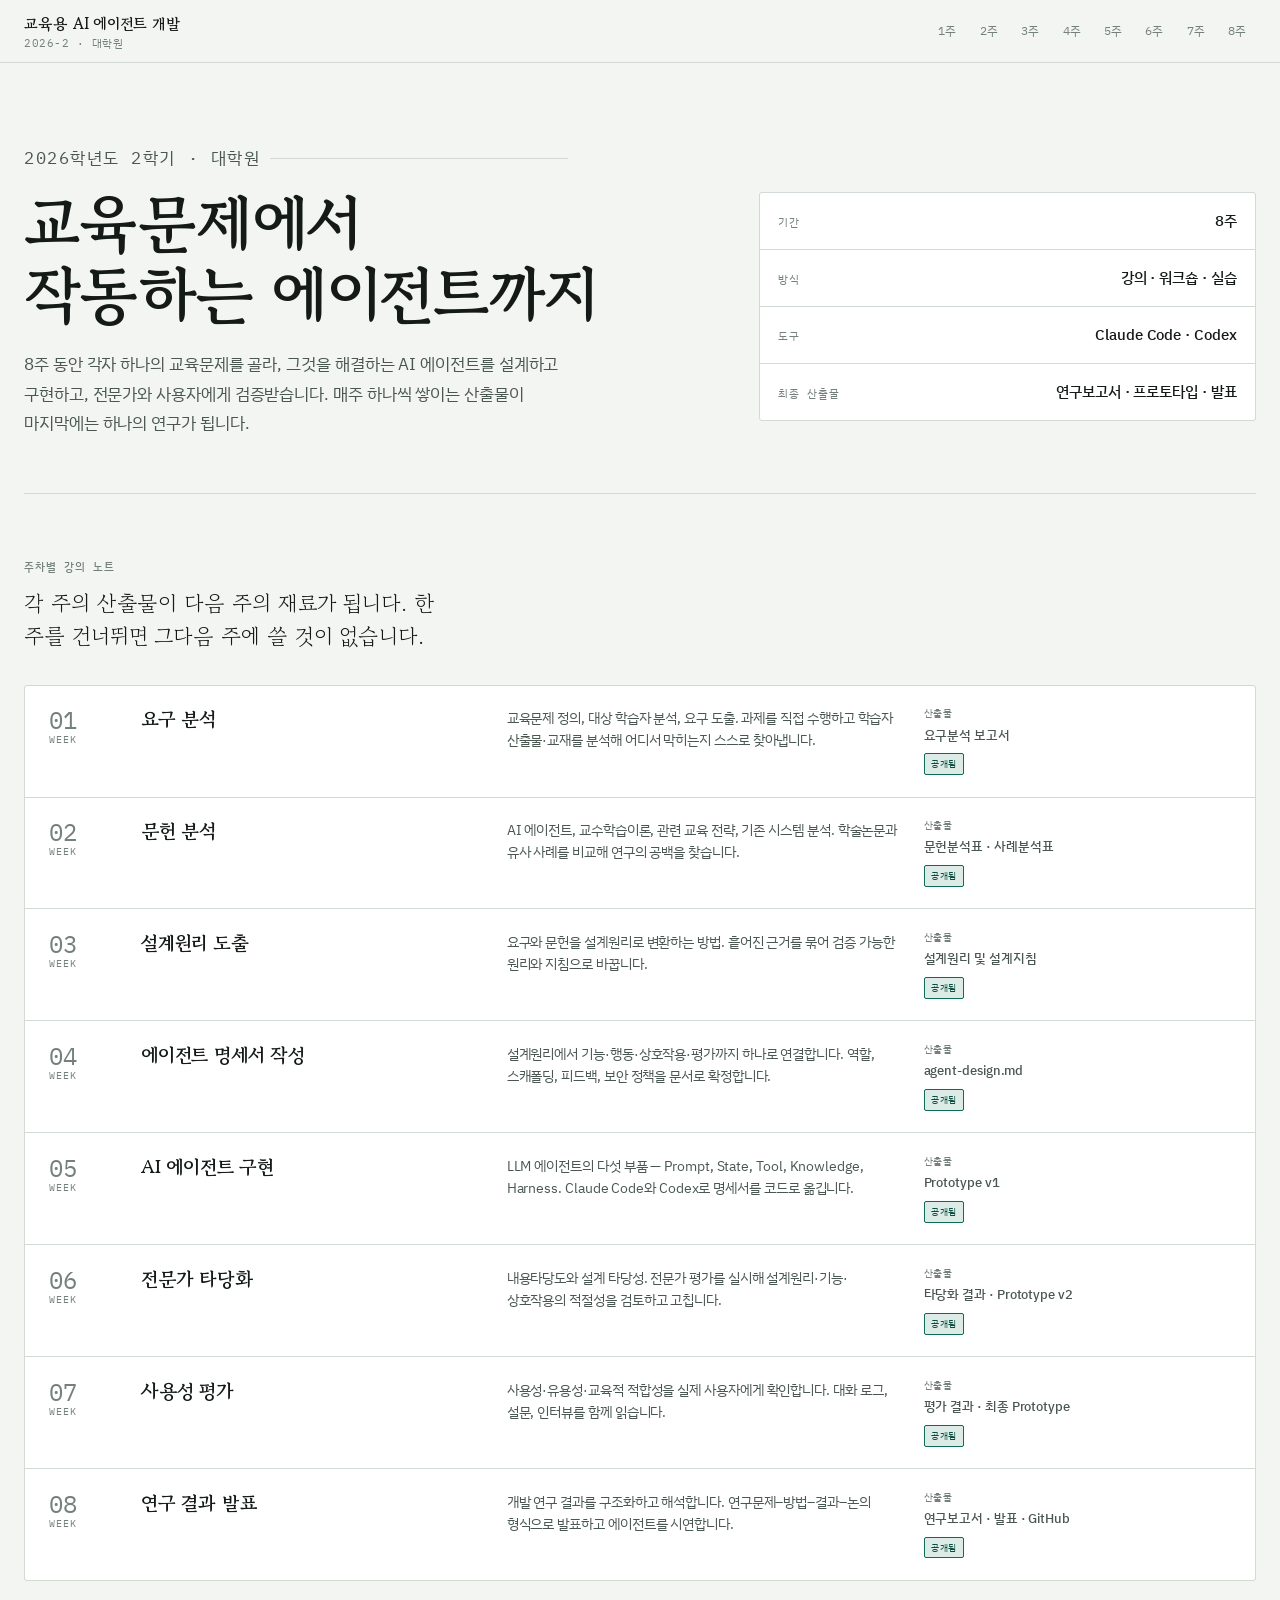
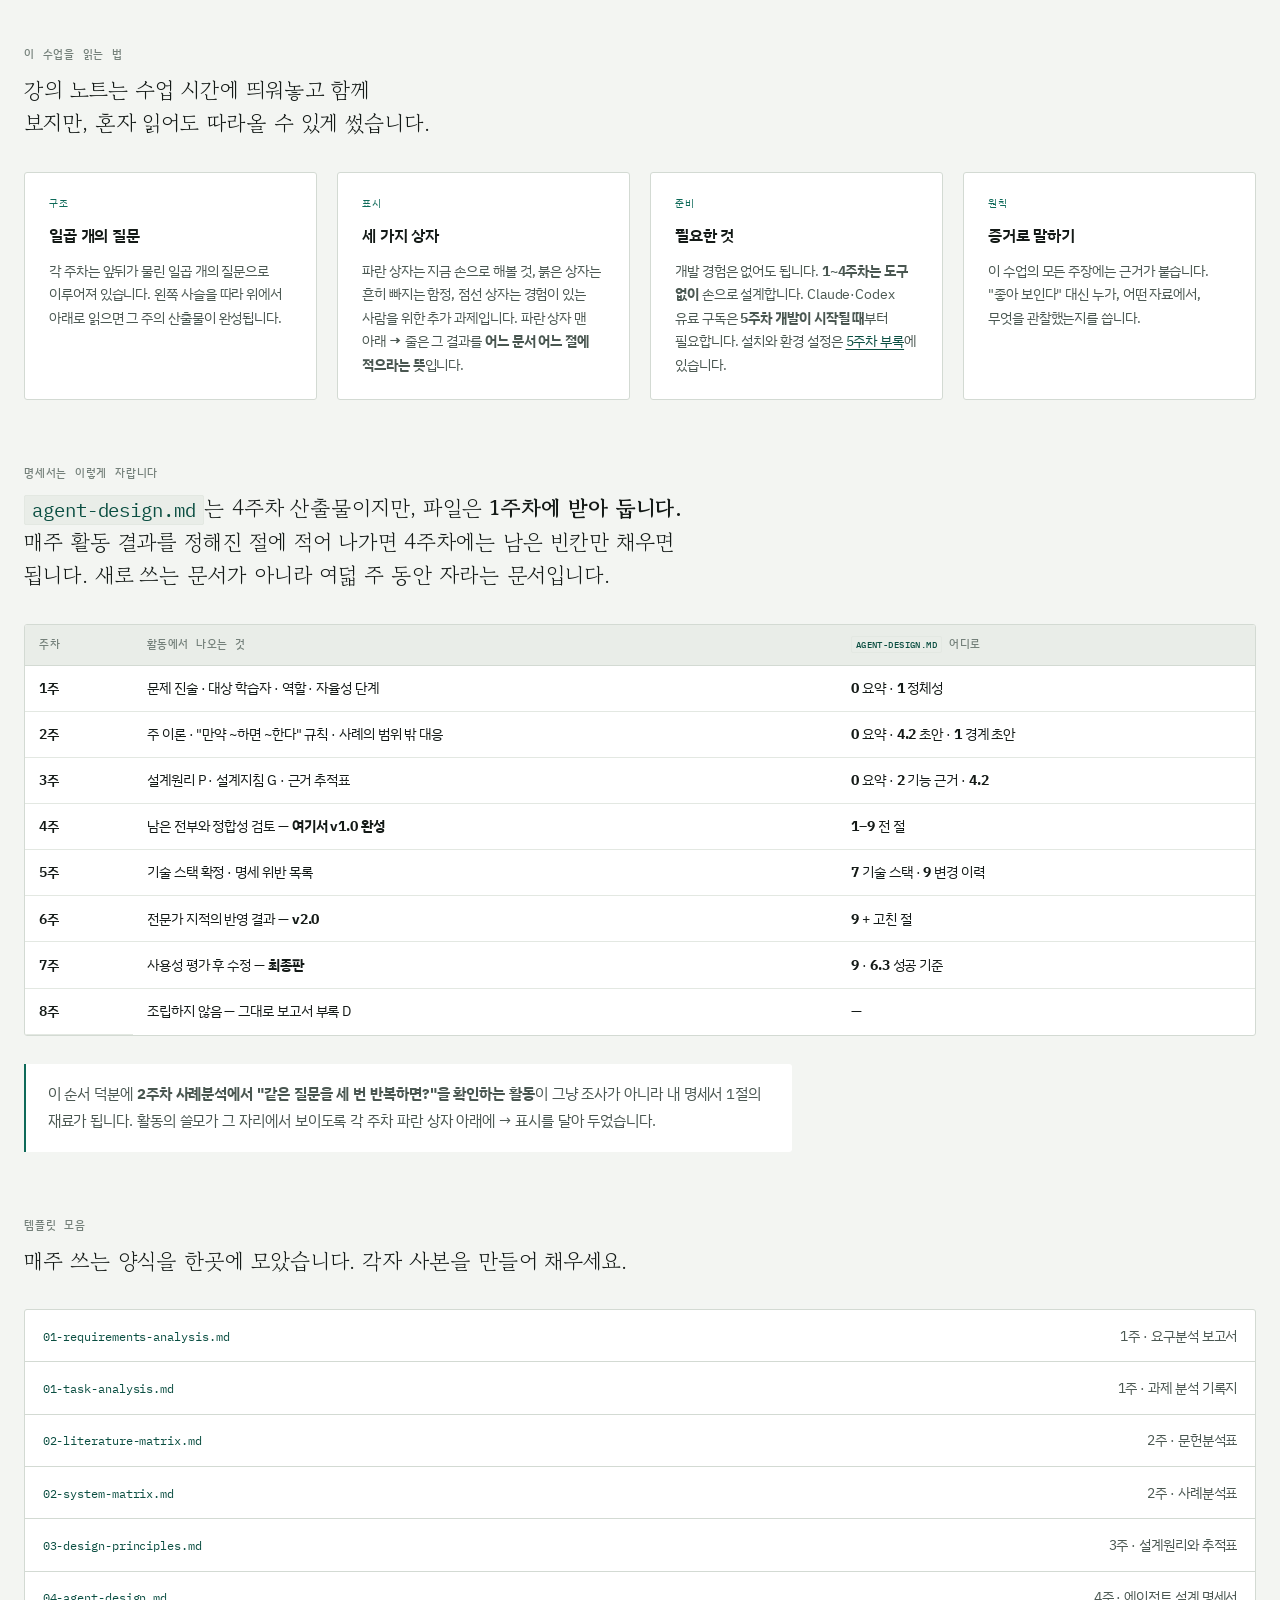
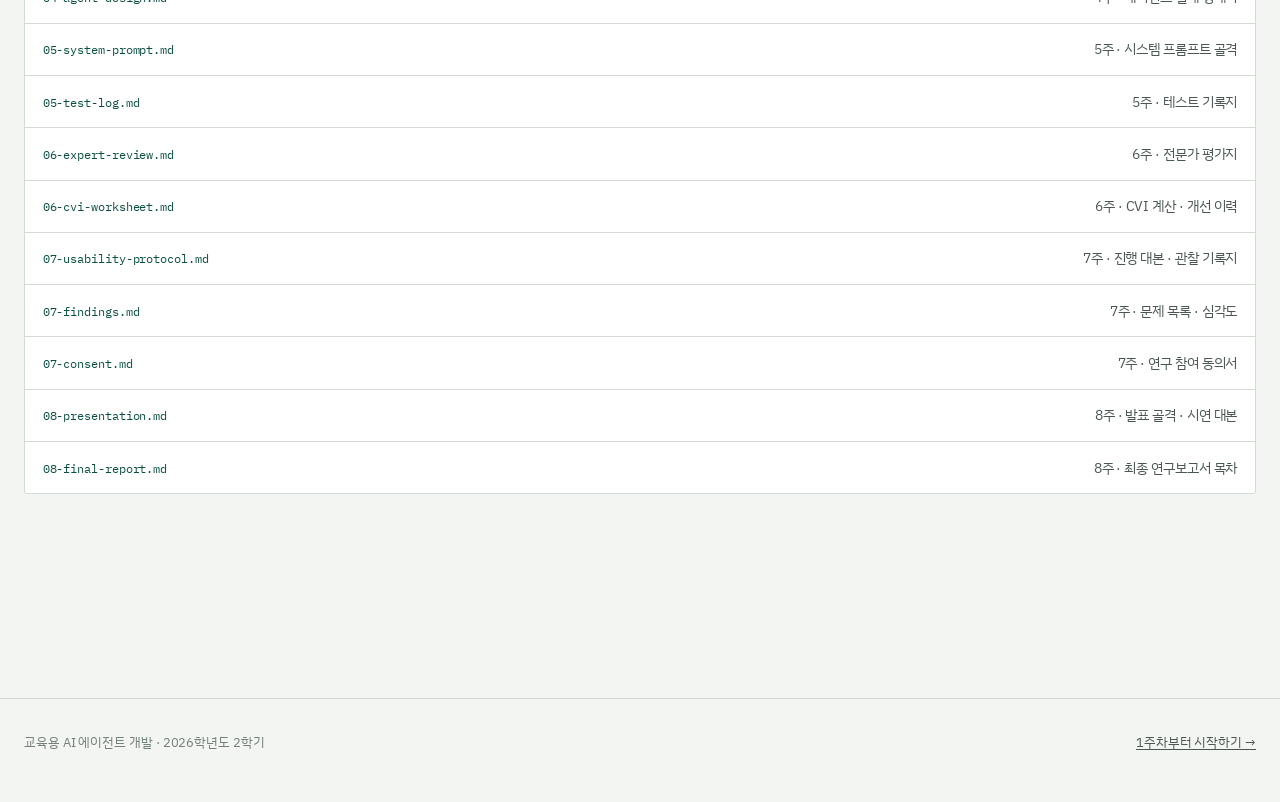
==== index.html @ 4d838541 "앵커 화살표가 제어문자로 깨지던 문제 수정 Co-Authored-By: Claude Opus 5 (1M context) <noreply@anthropic.com>" ====
<!DOCTYPE html>
<html lang="ko">
<head>
<meta charset="utf-8">
<meta name="viewport" content="width=device-width, initial-scale=1">
<title>교육용 AI 에이전트 개발 · 2026-2</title>
<meta name="description" content="8주 동안 교육문제에서 출발해 AI 에이전트를 설계·구현하고 타당화까지 마치는 대학원 수업의 강의 노트.">
<link rel="preconnect" href="https://fonts.googleapis.com">
<link rel="preconnect" href="https://fonts.gstatic.com" crossorigin>
<link rel="stylesheet" href="https://fonts.googleapis.com/css2?family=Gowun+Batang:wght@400;700&family=IBM+Plex+Mono:wght@400;500&family=IBM+Plex+Sans+KR:wght@400;500;600&display=swap">
<link rel="stylesheet" href="assets/style.css?v=6">
<link rel="icon" href="data:image/svg+xml,<svg xmlns='http://www.w3.org/2000/svg' viewBox='0 0 32 32'><text y='26' font-size='26'>🧭</text></svg>">
</head>
<body>

<a class="skip" href="#weeks">주차 목록으로 건너뛰기</a>

<header class="topbar">
  <div class="topbar__in">
    <a class="brand" href="index.html">교육용 AI 에이전트 개발<span class="brand__sub">2026-2 · 대학원</span></a>
    <nav class="weeknav" aria-label="주차 이동">
      <a href="week01.html">1주</a>
      <a href="week02.html">2주</a>
      <a href="week03.html">3주</a>
      <a href="week04.html">4주</a>
      <a href="week05.html">5주</a>
      <a href="week06.html">6주</a>
      <a href="week07.html">7주</a>
      <a href="week08.html">8주</a>
    </nav>
  </div>
</header>

<main class="hub">

  <section class="hero">
    <div>
      <p class="eyebrow">2026학년도 2학기 · 대학원</p>
      <h1>교육문제에서<br>작동하는 에이전트까지</h1>
      <p>
        8주 동안 각자 하나의 교육문제를 골라, 그것을 해결하는 AI 에이전트를 설계하고
        구현하고, 전문가와 사용자에게 검증받습니다. 매주 하나씩 쌓이는 산출물이
        마지막에는 하나의 연구가 됩니다.
      </p>
    </div>
    <dl class="hero__facts">
      <div><dt>기간</dt><dd>8주</dd></div>
      <div><dt>방식</dt><dd>강의 · 워크숍 · 실습</dd></div>
      <div><dt>도구</dt><dd>Claude Code · Codex</dd></div>
      <div><dt>최종 산출물</dt><dd>연구보고서 · 프로토타입 · 발표</dd></div>
    </dl>
  </section>

  <section class="sec" id="weeks">
    <h2>주차별 강의 노트</h2>
    <p class="sec__lede">
      각 주의 산출물이 다음 주의 재료가 됩니다. 한 주를 건너뛰면 그다음 주에 쓸 것이 없습니다.
    </p>

    <div class="weeks">

      <a class="wk" href="week01.html">
        <span class="wk__n">01<small>week</small></span>
        <span class="wk__topic">요구 분석</span>
        <span class="wk__what">교육문제 정의, 대상 학습자 분석, 요구 도출. 과제를 직접 수행하고 학습자 산출물·교재를 분석해 어디서 막히는지 스스로 찾아냅니다.</span>
        <span class="wk__out"><span>산출물</span><b>요구분석 보고서</b><br><em class="tag tag--live">공개됨</em></span>
      </a>

      <a class="wk" href="week02.html">
        <span class="wk__n">02<small>week</small></span>
        <span class="wk__topic">문헌 분석</span>
        <span class="wk__what">AI 에이전트, 교수학습이론, 관련 교육 전략, 기존 시스템 분석. 학술논문과 유사 사례를 비교해 연구의 공백을 찾습니다.</span>
        <span class="wk__out"><span>산출물</span><b>문헌분석표 · 사례분석표</b><br><em class="tag tag--live">공개됨</em></span>
      </a>

      <a class="wk" href="week03.html">
        <span class="wk__n">03<small>week</small></span>
        <span class="wk__topic">설계원리 도출</span>
        <span class="wk__what">요구와 문헌을 설계원리로 변환하는 방법. 흩어진 근거를 묶어 검증 가능한 원리와 지침으로 바꿉니다.</span>
        <span class="wk__out"><span>산출물</span><b>설계원리 및 설계지침</b><br><em class="tag tag--live">공개됨</em></span>
      </a>

      <a class="wk" href="week04.html">
        <span class="wk__n">04<small>week</small></span>
        <span class="wk__topic">에이전트 명세서 작성</span>
        <span class="wk__what">설계원리에서 기능·행동·상호작용·평가까지 하나로 연결합니다. 역할, 스캐폴딩, 피드백, 보안 정책을 문서로 확정합니다.</span>
        <span class="wk__out"><span>산출물</span><b>agent-design.md</b><br><em class="tag tag--live">공개됨</em></span>
      </a>

      <a class="wk" href="week05.html">
        <span class="wk__n">05<small>week</small></span>
        <span class="wk__topic">AI 에이전트 구현</span>
        <span class="wk__what">LLM 에이전트의 다섯 부품 — Prompt, State, Tool, Knowledge, Harness. Claude Code와 Codex로 명세서를 코드로 옮깁니다.</span>
        <span class="wk__out"><span>산출물</span><b>Prototype v1</b><br><em class="tag tag--live">공개됨</em></span>
      </a>

      <a class="wk" href="week06.html">
        <span class="wk__n">06<small>week</small></span>
        <span class="wk__topic">전문가 타당화</span>
        <span class="wk__what">내용타당도와 설계 타당성. 전문가 평가를 실시해 설계원리·기능·상호작용의 적절성을 검토하고 고칩니다.</span>
        <span class="wk__out"><span>산출물</span><b>타당화 결과 · Prototype v2</b><br><em class="tag tag--live">공개됨</em></span>
      </a>

      <a class="wk" href="week07.html">
        <span class="wk__n">07<small>week</small></span>
        <span class="wk__topic">사용성 평가</span>
        <span class="wk__what">사용성·유용성·교육적 적합성을 실제 사용자에게 확인합니다. 대화 로그, 설문, 인터뷰를 함께 읽습니다.</span>
        <span class="wk__out"><span>산출물</span><b>평가 결과 · 최종 Prototype</b><br><em class="tag tag--live">공개됨</em></span>
      </a>

      <a class="wk" href="week08.html">
        <span class="wk__n">08<small>week</small></span>
        <span class="wk__topic">연구 결과 발표</span>
        <span class="wk__what">개발 연구 결과를 구조화하고 해석합니다. 연구문제–방법–결과–논의 형식으로 발표하고 에이전트를 시연합니다.</span>
        <span class="wk__out"><span>산출물</span><b>연구보고서 · 발표 · GitHub</b><br><em class="tag tag--live">공개됨</em></span>
      </a>

    </div>
  </section>

  <section class="sec">
    <h2>이 수업을 읽는 법</h2>
    <p class="sec__lede">
      강의 노트는 수업 시간에 띄워놓고 함께 보지만, 혼자 읽어도 따라올 수 있게 썼습니다.
    </p>

    <div class="cards">
      <div class="card">
        <span class="card__k">구조</span>
        <h3>일곱 개의 질문</h3>
        <p>
          각 주차는 앞뒤가 물린 일곱 개의 질문으로 이루어져 있습니다. 왼쪽 사슬을 따라
          위에서 아래로 읽으면 그 주의 산출물이 완성됩니다.
        </p>
      </div>
      <div class="card">
        <span class="card__k">표시</span>
        <h3>세 가지 상자</h3>
        <p>
          파란 상자는 지금 손으로 해볼 것, 붉은 상자는 흔히 빠지는 함정,
          점선 상자는 경험이 있는 사람을 위한 추가 과제입니다.
          파란 상자 맨 아래 <b>→</b> 줄은 그 결과를
          <b>어느 문서 어느 절에 적으라는 뜻</b>입니다.
        </p>
      </div>
      <div class="card">
        <span class="card__k">준비</span>
        <h3>필요한 것</h3>
        <p>
          개발 경험은 없어도 됩니다. <b>1~4주차는 도구 없이</b> 손으로 설계합니다.
          Claude·Codex 유료 구독은 <b>5주차 개발이 시작될 때</b>부터 필요합니다.
          설치와 환경 설정은 <a href="week05.html#setup">5주차 부록</a>에 있습니다.
        </p>
      </div>
      <div class="card">
        <span class="card__k">원칙</span>
        <h3>증거로 말하기</h3>
        <p>
          이 수업의 모든 주장에는 근거가 붙습니다. "좋아 보인다" 대신
          누가, 어떤 자료에서, 무엇을 관찰했는지를 씁니다.
        </p>
      </div>
    </div>
  </section>

  <section class="sec" id="spec">
    <h2>명세서는 이렇게 자랍니다</h2>
    <p class="sec__lede">
      <code>agent-design.md</code>는 4주차 산출물이지만, 파일은 <b>1주차에 받아 둡니다.</b>
      매주 활동 결과를 정해진 절에 적어 나가면 4주차에는 남은 빈칸만 채우면 됩니다.
      새로 쓰는 문서가 아니라 여덟 주 동안 자라는 문서입니다.
    </p>

    <div class="tw">
      <table>
        <thead><tr><th>주차</th><th>활동에서 나오는 것</th><th><code>agent-design.md</code> 어디로</th></tr></thead>
        <tbody>
          <tr>
            <th>1주</th>
            <td>문제 진술 · 대상 학습자 · 역할 · 자율성 단계</td>
            <td><b>0</b> 요약 · <b>1</b> 정체성</td>
          </tr>
          <tr>
            <th>2주</th>
            <td>주 이론 · "만약 ~하면 ~한다" 규칙 · 사례의 범위 밖 대응</td>
            <td><b>0</b> 요약 · <b>4.2</b> 초안 · <b>1</b> 경계 초안</td>
          </tr>
          <tr>
            <th>3주</th>
            <td>설계원리 P · 설계지침 G · 근거 추적표</td>
            <td><b>0</b> 요약 · <b>2</b> 기능 근거 · <b>4.2</b></td>
          </tr>
          <tr>
            <th>4주</th>
            <td>남은 전부와 정합성 검토 — <b>여기서 v1.0 완성</b></td>
            <td><b>1</b>–<b>9</b> 전 절</td>
          </tr>
          <tr>
            <th>5주</th>
            <td>기술 스택 확정 · 명세 위반 목록</td>
            <td><b>7</b> 기술 스택 · <b>9</b> 변경 이력</td>
          </tr>
          <tr>
            <th>6주</th>
            <td>전문가 지적의 반영 결과 — <b>v2.0</b></td>
            <td><b>9</b> + 고친 절</td>
          </tr>
          <tr>
            <th>7주</th>
            <td>사용성 평가 후 수정 — <b>최종판</b></td>
            <td><b>9</b> · <b>6.3</b> 성공 기준</td>
          </tr>
          <tr>
            <th>8주</th>
            <td>조립하지 않음 — 그대로 보고서 부록 D</td>
            <td>—</td>
          </tr>
        </tbody>
      </table>
    </div>

    <p class="sec__note">
      이 순서 덕분에 <b>2주차 사례분석에서 "같은 질문을 세 번 반복하면?"을 확인하는 활동</b>이
      그냥 조사가 아니라 내 명세서 1절의 재료가 됩니다. 활동의 쓸모가 그 자리에서 보이도록
      각 주차 파란 상자 아래에 → 표시를 달아 두었습니다.
    </p>
  </section>

  <section class="sec" id="templates">
    <h2>템플릿 모음</h2>
    <p class="sec__lede">
      매주 쓰는 양식을 한곳에 모았습니다. 각자 사본을 만들어 채우세요.
    </p>

    <div class="files">
      <a href="https://github.com/ldgit99/classic/blob/main/templates/01-requirements-analysis.md">
        <span class="fn">01-requirements-analysis.md</span><span class="fd">1주 · 요구분석 보고서</span></a>
      <a href="https://github.com/ldgit99/classic/blob/main/templates/01-task-analysis.md">
        <span class="fn">01-task-analysis.md</span><span class="fd">1주 · 과제 분석 기록지</span></a>
      <a href="https://github.com/ldgit99/classic/blob/main/templates/02-literature-matrix.md">
        <span class="fn">02-literature-matrix.md</span><span class="fd">2주 · 문헌분석표</span></a>
      <a href="https://github.com/ldgit99/classic/blob/main/templates/02-system-matrix.md">
        <span class="fn">02-system-matrix.md</span><span class="fd">2주 · 사례분석표</span></a>
      <a href="https://github.com/ldgit99/classic/blob/main/templates/03-design-principles.md">
        <span class="fn">03-design-principles.md</span><span class="fd">3주 · 설계원리와 추적표</span></a>
      <a href="https://github.com/ldgit99/classic/blob/main/templates/04-agent-design.md">
        <span class="fn">04-agent-design.md</span><span class="fd">4주 · 에이전트 설계 명세서</span></a>
      <a href="https://github.com/ldgit99/classic/blob/main/templates/05-system-prompt.md">
        <span class="fn">05-system-prompt.md</span><span class="fd">5주 · 시스템 프롬프트 골격</span></a>
      <a href="https://github.com/ldgit99/classic/blob/main/templates/05-test-log.md">
        <span class="fn">05-test-log.md</span><span class="fd">5주 · 테스트 기록지</span></a>
      <a href="https://github.com/ldgit99/classic/blob/main/templates/06-expert-review.md">
        <span class="fn">06-expert-review.md</span><span class="fd">6주 · 전문가 평가지</span></a>
      <a href="https://github.com/ldgit99/classic/blob/main/templates/06-cvi-worksheet.md">
        <span class="fn">06-cvi-worksheet.md</span><span class="fd">6주 · CVI 계산 · 개선 이력</span></a>
      <a href="https://github.com/ldgit99/classic/blob/main/templates/07-usability-protocol.md">
        <span class="fn">07-usability-protocol.md</span><span class="fd">7주 · 진행 대본 · 관찰 기록지</span></a>
      <a href="https://github.com/ldgit99/classic/blob/main/templates/07-findings.md">
        <span class="fn">07-findings.md</span><span class="fd">7주 · 문제 목록 · 심각도</span></a>
      <a href="https://github.com/ldgit99/classic/blob/main/templates/07-consent.md">
        <span class="fn">07-consent.md</span><span class="fd">7주 · 연구 참여 동의서</span></a>
      <a href="https://github.com/ldgit99/classic/blob/main/templates/08-presentation.md">
        <span class="fn">08-presentation.md</span><span class="fd">8주 · 발표 골격 · 시연 대본</span></a>
      <a href="https://github.com/ldgit99/classic/blob/main/templates/08-final-report.md">
        <span class="fn">08-final-report.md</span><span class="fd">8주 · 최종 연구보고서 목차</span></a>
    </div>
  </section>

</main>

<footer class="foot">
  <div class="foot__in">
    <span>교육용 AI 에이전트 개발 · 2026학년도 2학기</span>
    <span><a href="week01.html">1주차부터 시작하기 →</a></span>
  </div>
</footer>

</body>
</html>
---- assets/style.css ----
/* ==========================================================================
   교육용 AI 에이전트 개발 — 강의 노트 공통 스타일
   ========================================================================== */

/* --- 토큰 : 라이트(기본) ------------------------------------------------ */
:root {
  --bg:          #F3F5F2;
  --surface:     #FFFFFF;
  --surface-2:   #E9EDE8;
  --ink:         #141A17;
  --ink-2:       #4A5751;
  --ink-3:       #74807A;
  --line:        #D3DAD3;
  --line-soft:   #E3E8E2;

  --accent:      #0E6A59;
  --accent-ink:  #0A4E41;
  --accent-soft: #DDEBE6;

  --do:          #1B4E8F;
  --do-ink:      #14396A;
  --do-soft:     #DFE9F6;

  --warn:        #9A3B2C;
  --warn-ink:    #7A2E22;
  --warn-soft:   #F5E3DE;

  --shadow:      0 1px 2px rgba(20, 26, 23, .05), 0 8px 24px -12px rgba(20, 26, 23, .18);
  --shadow-sm:   0 1px 2px rgba(20, 26, 23, .06);

  --sans: "IBM Plex Sans KR", -apple-system, BlinkMacSystemFont, "Segoe UI", "Malgun Gothic", sans-serif;
  --serif: "Gowun Batang", "Nanum Myeongjo", Georgia, "Batang", serif;
  --mono: "IBM Plex Mono", "IBM Plex Sans KR", ui-monospace, "Cascadia Mono", Consolas, monospace;

  --measure: 68ch;
  --rail: 15.5rem;
  --radius: 3px;
}

/* --- 토큰 : 다크 (OS 설정, 명시적 라이트 선택은 예외) -------------------- */
@media (prefers-color-scheme: dark) {
  :root:not([data-theme="light"]) {
    --bg:          #101512;
    --surface:     #171E1A;
    --surface-2:   #1F2823;
    --ink:         #E3E9E4;
    --ink-2:       #9DAAA2;
    --ink-3:       #7A867F;
    --line:        #2C3831;
    --line-soft:   #232D28;

    --accent:      #55C2A6;
    --accent-ink:  #7ED6BE;
    --accent-soft: #14332C;

    --do:          #83B5EF;
    --do-ink:      #A6CCF6;
    --do-soft:     #17283A;

    --warn:        #E3927E;
    --warn-ink:    #EFAF9F;
    --warn-soft:   #35211C;

    --shadow:      0 1px 2px rgba(0, 0, 0, .4), 0 8px 24px -12px rgba(0, 0, 0, .7);
    --shadow-sm:   0 1px 2px rgba(0, 0, 0, .35);
  }
}

/* --- 토큰 : 다크 (뷰어가 명시적으로 선택) -------------------------------- */
:root[data-theme="dark"] {
  --bg:          #101512;
  --surface:     #171E1A;
  --surface-2:   #1F2823;
  --ink:         #E3E9E4;
  --ink-2:       #9DAAA2;
  --ink-3:       #7A867F;
  --line:        #2C3831;
  --line-soft:   #232D28;

  --accent:      #55C2A6;
  --accent-ink:  #7ED6BE;
  --accent-soft: #14332C;

  --do:          #83B5EF;
  --do-ink:      #A6CCF6;
  --do-soft:     #17283A;

  --warn:        #E3927E;
  --warn-ink:    #EFAF9F;
  --warn-soft:   #35211C;

  --shadow:      0 1px 2px rgba(0, 0, 0, .4), 0 8px 24px -12px rgba(0, 0, 0, .7);
  --shadow-sm:   0 1px 2px rgba(0, 0, 0, .35);
}

/* --- 기본 --------------------------------------------------------------- */
*, *::before, *::after { box-sizing: border-box; }

html { -webkit-text-size-adjust: 100%; scroll-behavior: smooth; scroll-padding-top: 5.5rem; }

@media (prefers-reduced-motion: reduce) {
  html { scroll-behavior: auto; }
  *, *::before, *::after { animation-duration: .01ms !important; transition-duration: .01ms !important; }
}

body {
  margin: 0;
  background: var(--bg);
  color: var(--ink);
  font-family: var(--sans);
  font-size: 1rem;
  line-height: 1.75;
  font-weight: 400;
  letter-spacing: -.005em;
  word-break: keep-all;
  overflow-wrap: anywhere;
}

a { color: var(--accent-ink); text-decoration-thickness: 1px; text-underline-offset: .18em; }
a:hover { color: var(--accent); }

:focus-visible {
  outline: 2px solid var(--accent);
  outline-offset: 2px;
  border-radius: 2px;
}

/* --- 상단 바 ------------------------------------------------------------ */
.topbar {
  position: sticky;
  top: 0;
  z-index: 50;
  background: color-mix(in srgb, var(--bg) 88%, transparent);
  backdrop-filter: blur(10px);
  border-bottom: 1px solid var(--line);
}

.topbar__in {
  max-width: 82rem;
  margin: 0 auto;
  padding: .6rem 1.5rem;
  display: flex;
  align-items: center;
  gap: 1.25rem;
  flex-wrap: wrap;
}

.brand {
  font-family: var(--serif);
  font-weight: 700;
  font-size: .95rem;
  color: var(--ink);
  text-decoration: none;
  white-space: nowrap;
}
.brand:hover { color: var(--accent); }
.brand__sub {
  font-family: var(--mono);
  font-size: .68rem;
  letter-spacing: .05em;
  color: var(--ink-3);
  display: block;
  font-weight: 400;
  margin-top: -.15rem;
}

.weeknav {
  display: flex;
  gap: .25rem;
  margin-left: auto;
  overflow-x: auto;
  scrollbar-width: none;
  padding-bottom: 1px;
}
.weeknav::-webkit-scrollbar { display: none; }

.weeknav a {
  font-family: var(--mono);
  font-size: .78rem;
  line-height: 1;
  padding: .45rem .55rem;
  border-radius: var(--radius);
  color: var(--ink-3);
  text-decoration: none;
  border: 1px solid transparent;
  white-space: nowrap;
  transition: color .12s, background .12s, border-color .12s;
}
.weeknav a:hover { color: var(--ink); background: var(--surface-2); }
.weeknav a[aria-current="page"] {
  color: var(--accent-ink);
  border-color: var(--accent);
  background: var(--accent-soft);
  font-weight: 500;
}
.weeknav a.is-todo { opacity: .45; }

/* --- 셸 ----------------------------------------------------------------- */
.shell {
  max-width: 82rem;
  margin: 0 auto;
  padding: 0 1.5rem 6rem;
  display: grid;
  grid-template-columns: var(--rail) minmax(0, 1fr);
  gap: 3.5rem;
  align-items: start;
}

@media (max-width: 60rem) {
  .shell { grid-template-columns: minmax(0, 1fr); gap: 0; }
}

/* --- 좌측 질문 사슬 ------------------------------------------------------ */
.rail {
  position: sticky;
  top: 5rem;
  padding-top: 3.5rem;
  font-size: .82rem;
}
@media (max-width: 60rem) { .rail { display: none; } }

.rail__label {
  font-family: var(--mono);
  font-size: .66rem;
  letter-spacing: .06em;
  text-transform: uppercase;
  color: var(--ink-3);
  margin: 0 0 .85rem;
}

.chain { list-style: none; margin: 0; padding: 0; position: relative; }

.chain::before {
  content: "";
  position: absolute;
  left: .72rem;
  top: .6rem;
  bottom: .6rem;
  width: 1px;
  background: var(--line);
}

.chain li { position: relative; }

.chain a {
  display: grid;
  grid-template-columns: 1.45rem 1fr;
  gap: .55rem;
  align-items: start;
  padding: .38rem 0;
  color: var(--ink-2);
  text-decoration: none;
  line-height: 1.4;
  transition: color .12s;
}
.chain a:hover { color: var(--ink); }

.chain .n {
  font-family: var(--mono);
  font-size: .68rem;
  font-weight: 500;
  width: 1.45rem;
  height: 1.45rem;
  display: grid;
  place-items: center;
  border-radius: 50%;
  background: var(--bg);
  border: 1px solid var(--line);
  color: var(--ink-3);
  position: relative;
  z-index: 1;
  transition: background .12s, border-color .12s, color .12s;
}

.chain a:hover .n { border-color: var(--ink-3); color: var(--ink-2); }

.chain a.is-active { color: var(--ink); font-weight: 500; }
.chain a.is-active .n {
  background: var(--accent);
  border-color: var(--accent);
  color: var(--bg);
}
:root[data-theme="dark"] .chain a.is-active .n { color: #0B1512; }
@media (prefers-color-scheme: dark) {
  :root:not([data-theme="light"]) .chain a.is-active .n { color: #0B1512; }
}

.rail__foot {
  margin-top: 1.75rem;
  padding-top: 1.1rem;
  border-top: 1px solid var(--line);
}
.rail__foot a {
  display: block;
  font-size: .78rem;
  color: var(--ink-2);
  text-decoration: none;
  padding: .22rem 0;
}
.rail__foot a:hover { color: var(--accent); }

/* --- 본문 --------------------------------------------------------------- */
.doc { min-width: 0; padding-top: 3.5rem; max-width: var(--measure); }

/* 머리말 */
.head { margin-bottom: 3rem; }

.eyebrow {
  font-family: var(--mono);
  font-size: .72rem;
  letter-spacing: .09em;
  text-transform: uppercase;
  color: var(--accent);
  margin: 0 0 .9rem;
  display: flex;
  align-items: center;
  gap: .6rem;
}
.eyebrow::after {
  content: "";
  flex: 1;
  height: 1px;
  background: var(--line);
}

.head h1 {
  font-family: var(--serif);
  font-weight: 700;
  font-size: clamp(2.1rem, 5vw, 3rem);
  line-height: 1.22;
  letter-spacing: -.02em;
  margin: 0 0 1rem;
  text-wrap: balance;
}

.lede {
  font-size: 1.075rem;
  line-height: 1.7;
  color: var(--ink-2);
  margin: 0 0 2rem;
}

/* 메타 스트립 */
.meta {
  display: grid;
  grid-template-columns: repeat(auto-fit, minmax(9.5rem, 1fr));
  gap: 1px;
  background: var(--line);
  border: 1px solid var(--line);
  border-radius: var(--radius);
  overflow: hidden;
}
.meta div { background: var(--surface); padding: .85rem 1rem; }
.meta dt {
  font-family: var(--mono);
  font-size: .64rem;
  letter-spacing: .06em;
  text-transform: uppercase;
  color: var(--ink-3);
  margin: 0 0 .3rem;
}
.meta dd {
  margin: 0;
  font-size: .9rem;
  font-weight: 500;
  line-height: 1.45;
  color: var(--ink);
}

/* 학습목표 */
.goals {
  margin: 2.5rem 0 0;
  padding: 1.5rem 1.6rem;
  background: var(--surface);
  border: 1px solid var(--line);
  border-left: 3px solid var(--accent);
  border-radius: var(--radius);
}
.goals h2 {
  font-family: var(--mono);
  font-size: .68rem;
  letter-spacing: .06em;
  text-transform: uppercase;
  color: var(--ink-3);
  margin: 0 0 .85rem;
  font-weight: 500;
}
.goals ol { margin: 0; padding-left: 1.2rem; display: grid; gap: .5rem; }
.goals li { padding-left: .25rem; }
.goals li::marker { color: var(--accent); font-family: var(--mono); font-size: .85rem; }

/* --- 질문 섹션 ---------------------------------------------------------- */
.q {
  margin-top: 4.5rem;
  padding-top: 2.5rem;
  border-top: 1px solid var(--line);
}
.q:first-of-type { border-top: 0; }

.q__head { margin-bottom: 1.75rem; }

.q__n {
  font-family: var(--mono);
  font-size: .72rem;
  font-weight: 500;
  letter-spacing: .07em;
  color: var(--accent);
  display: block;
  margin-bottom: .55rem;
}

.q h2 {
  font-family: var(--serif);
  font-weight: 700;
  font-size: clamp(1.5rem, 3.4vw, 1.95rem);
  line-height: 1.35;
  letter-spacing: -.015em;
  margin: 0;
  text-wrap: balance;
}

.q h3 {
  font-family: var(--sans);
  font-size: 1.02rem;
  font-weight: 600;
  letter-spacing: -.01em;
  margin: 2.25rem 0 .75rem;
  color: var(--ink);
}

.q h4 {
  font-family: var(--mono);
  font-size: .72rem;
  font-weight: 500;
  letter-spacing: .05em;
  text-transform: uppercase;
  color: var(--ink-3);
  margin: 1.75rem 0 .6rem;
}

.doc p { margin: 0 0 1.05rem; }
.doc p:last-child { margin-bottom: 0; }

.doc > section > ul,
.doc > section > ol,
.box ul, .box ol {
  margin: 0 0 1.1rem;
  padding-left: 1.35rem;
  display: grid;
  gap: .45rem;
}
.doc li > ul, .doc li > ol { margin: .45rem 0 0; }

.doc strong { font-weight: 600; color: var(--ink); }
.doc em { font-style: normal; color: var(--accent-ink); font-weight: 500; }

code {
  font-family: var(--mono);
  font-size: .875em;
  background: var(--surface-2);
  padding: .12em .38em;
  border-radius: 2px;
  border: 1px solid var(--line-soft);
}

/* 정의 문장 */
.define {
  font-family: var(--serif);
  font-size: 1.2rem;
  line-height: 1.6;
  margin: 1.5rem 0;
  padding: 1.25rem 1.5rem;
  background: var(--accent-soft);
  border-radius: var(--radius);
  color: var(--ink);
}
.define b { font-weight: 700; color: var(--accent-ink); }

/* --- 박스 --------------------------------------------------------------- */
.box {
  margin: 1.75rem 0;
  padding: 1.35rem 1.5rem;
  border-radius: var(--radius);
  background: var(--surface);
  border: 1px solid var(--line);
  font-size: .95rem;
}
.box > :last-child { margin-bottom: 0; }

.box__t {
  font-family: var(--mono);
  font-size: .68rem;
  letter-spacing: .06em;
  text-transform: uppercase;
  font-weight: 500;
  margin: 0 0 .8rem;
  display: flex;
  align-items: center;
  gap: .5rem;
  color: var(--ink-3);
}
.box__t::before {
  content: "";
  width: .5rem;
  height: .5rem;
  border-radius: 1px;
  background: currentColor;
  flex: none;
}

.box--do { background: var(--do-soft); border-color: color-mix(in srgb, var(--do) 30%, transparent); }
.box--do .box__t { color: var(--do-ink); }

.box--warn { background: var(--warn-soft); border-color: color-mix(in srgb, var(--warn) 30%, transparent); }
.box--warn .box__t { color: var(--warn-ink); }

.box--eg { background: var(--surface-2); border-color: var(--line-soft); }

.box--more {
  background: transparent;
  border-style: dashed;
  border-color: var(--line);
  color: var(--ink-2);
}
.box--more .box__t { color: var(--ink-3); }

/* 활동 결과를 어디에 적는가 */
.goto {
  margin: 1.1rem 0 0;
  padding-top: .75rem;
  border-top: 1px solid color-mix(in srgb, currentColor 22%, transparent);
  font-size: .87rem;
  line-height: 1.55;
  color: var(--do-ink);
  font-weight: 500;
}
.goto::before {
  content: "→";
  margin-right: .45rem;
  opacity: .65;
  font-weight: 400;
}
.goto code {
  font-family: var(--mono);
  font-size: .82rem;
  background: none;
  border: 0;
  padding: 0;
  color: inherit;
}
.goto em { font-style: normal; opacity: .72; }
.box--more .goto { color: var(--ink-2); }

.box .tiny {
  margin: -.35rem 0 .9rem;
  font-size: .82rem;
  line-height: 1.6;
  color: var(--ink-3);
}

.muted { color: var(--ink-3); font-size: .88em; }

/* --- 표 ----------------------------------------------------------------- */
.tw {
  margin: 1.75rem 0;
  overflow-x: auto;
  border: 1px solid var(--line);
  border-radius: var(--radius);
  background: var(--surface);
}
table {
  border-collapse: collapse;
  width: 100%;
  min-width: 34rem;
  font-size: .89rem;
  line-height: 1.6;
}
th, td {
  text-align: left;
  padding: .7rem .9rem;
  border-bottom: 1px solid var(--line-soft);
  vertical-align: top;
}
thead th {
  font-family: var(--mono);
  font-size: .68rem;
  letter-spacing: .04em;
  text-transform: uppercase;
  font-weight: 500;
  color: var(--ink-3);
  background: var(--surface-2);
  border-bottom: 1px solid var(--line);
  white-space: nowrap;
}
tbody tr:last-child td { border-bottom: 0; }
tbody th {
  font-weight: 600;
  color: var(--ink);
  white-space: nowrap;
}
td.num, th.num { font-variant-numeric: tabular-nums; text-align: right; }

/* --- 복사 가능한 템플릿 -------------------------------------------------- */
.tpl {
  margin: 1.75rem 0;
  border: 1px solid var(--line);
  border-radius: var(--radius);
  background: var(--surface);
  overflow: hidden;
}
.tpl__bar {
  display: flex;
  align-items: center;
  gap: .75rem;
  padding: .5rem .6rem .5rem 1rem;
  background: var(--surface-2);
  border-bottom: 1px solid var(--line);
}
.tpl__name {
  font-family: var(--mono);
  font-size: .72rem;
  letter-spacing: .04em;
  color: var(--ink-2);
  margin-right: auto;
}
.copy {
  font-family: var(--mono);
  font-size: .7rem;
  letter-spacing: .05em;
  padding: .32rem .7rem;
  border: 1px solid var(--line);
  border-radius: 2px;
  background: var(--surface);
  color: var(--ink-2);
  cursor: pointer;
  transition: background .12s, color .12s, border-color .12s;
}
.copy:hover { background: var(--accent-soft); color: var(--accent-ink); border-color: var(--accent); }
.copy[data-done="1"] { background: var(--accent); border-color: var(--accent); color: var(--bg); }
:root[data-theme="dark"] .copy[data-done="1"] { color: #0B1512; }
@media (prefers-color-scheme: dark) {
  :root:not([data-theme="light"]) .copy[data-done="1"] { color: #0B1512; }
}

.tpl pre {
  margin: 0;
  padding: 1.1rem 1.2rem;
  overflow-x: auto;
  font-family: var(--mono);
  font-size: .8rem;
  line-height: 1.7;
  color: var(--ink-2);
  tab-size: 2;
}
.tpl pre code { background: none; border: 0; padding: 0; font-size: inherit; }

/* --- 자기점검 ----------------------------------------------------------- */
.check {
  margin: 2rem 0 0;
  padding: 1.1rem 1.4rem;
  border-left: 2px solid var(--accent);
  background: transparent;
  font-size: .93rem;
  color: var(--ink-2);
}
.check b {
  font-family: var(--mono);
  font-size: .66rem;
  letter-spacing: .06em;
  text-transform: uppercase;
  color: var(--accent);
  display: block;
  margin-bottom: .3rem;
  font-weight: 500;
}

/* --- 마무리 ------------------------------------------------------------- */
.wrap-up {
  margin-top: 5rem;
  padding-top: 2.5rem;
  border-top: 2px solid var(--ink);
}
.wrap-up h2 {
  font-family: var(--serif);
  font-size: 1.6rem;
  font-weight: 700;
  margin: 0 0 1.25rem;
  letter-spacing: -.015em;
}

.refs { list-style: none; margin: 0; padding: 0; display: grid; gap: .9rem; }
.refs li {
  padding-left: 1.1rem;
  border-left: 1px solid var(--line);
  font-size: .92rem;
  line-height: 1.6;
}
.refs .src {
  font-family: var(--mono);
  font-size: .68rem;
  letter-spacing: .08em;
  text-transform: uppercase;
  color: var(--ink-3);
  display: block;
  margin-top: .2rem;
}

.nextlink {
  display: flex;
  align-items: center;
  justify-content: space-between;
  gap: 1rem;
  margin-top: 3rem;
  padding: 1.25rem 1.5rem;
  background: var(--surface);
  border: 1px solid var(--line);
  border-radius: var(--radius);
  text-decoration: none;
  color: var(--ink);
  transition: border-color .12s, box-shadow .12s;
}
.nextlink:hover { border-color: var(--accent); box-shadow: var(--shadow-sm); color: var(--ink); }
.nextlink .k {
  font-family: var(--mono);
  font-size: .66rem;
  letter-spacing: .06em;
  text-transform: uppercase;
  color: var(--ink-3);
  display: block;
  margin-bottom: .25rem;
}
.nextlink .v { font-family: var(--serif); font-size: 1.15rem; font-weight: 700; }
.nextlink .arrow { font-family: var(--mono); color: var(--accent); font-size: 1.1rem; flex: none; }

/* --- 푸터 --------------------------------------------------------------- */
.foot {
  border-top: 1px solid var(--line);
  margin-top: 5rem;
  padding: 2rem 1.5rem 3rem;
  font-size: .8rem;
  color: var(--ink-3);
}
.foot__in {
  max-width: 82rem;
  margin: 0 auto;
  display: flex;
  gap: 1rem;
  justify-content: space-between;
  flex-wrap: wrap;
}
.foot a { color: var(--ink-2); }

/* --- 건너뛰기 링크 ------------------------------------------------------- */
.skip {
  position: absolute;
  left: -9999px;
  top: 0;
  background: var(--accent);
  color: var(--bg);
  padding: .6rem 1rem;
  z-index: 100;
  border-radius: 0 0 var(--radius) 0;
}
.skip:focus { left: 0; }

/* ==========================================================================
   허브 (index.html)
   ========================================================================== */

.hub { max-width: 82rem; margin: 0 auto; padding: 0 1.5rem 6rem; }

.hero {
  padding: 5rem 0 3.5rem;
  border-bottom: 1px solid var(--line);
  display: grid;
  grid-template-columns: minmax(0, 1.35fr) minmax(0, 1fr);
  gap: 4rem;
  align-items: end;
}
@media (max-width: 56rem) {
  .hero { grid-template-columns: minmax(0, 1fr); gap: 2.5rem; padding-top: 3rem; }
}

.hero h1 {
  font-family: var(--serif);
  font-weight: 700;
  font-size: clamp(2.4rem, 6vw, 3.9rem);
  line-height: 1.14;
  letter-spacing: -.025em;
  margin: .9rem 0 1.25rem;
  text-wrap: balance;
}
.hero p { font-size: 1.075rem; line-height: 1.7; color: var(--ink-2); margin: 0; max-width: 34rem; }

.hero__facts {
  display: grid;
  gap: 1px;
  background: var(--line);
  border: 1px solid var(--line);
  border-radius: var(--radius);
  overflow: hidden;
}
.hero__facts div {
  background: var(--surface);
  padding: .95rem 1.15rem;
  display: flex;
  justify-content: space-between;
  gap: 1rem;
  align-items: baseline;
}
.hero__facts dt {
  font-family: var(--mono);
  font-size: .66rem;
  letter-spacing: .06em;
  text-transform: uppercase;
  color: var(--ink-3);
  margin: 0;
}
.hero__facts dd { margin: 0; font-size: .92rem; font-weight: 500; text-align: right; }

.sec { padding-top: 4rem; }
.sec > h2 {
  font-family: var(--mono);
  font-size: .7rem;
  letter-spacing: .07em;
  text-transform: uppercase;
  color: var(--ink-3);
  font-weight: 500;
  margin: 0 0 .5rem;
}
.sec > .sec__lede {
  font-family: var(--serif);
  font-size: 1.35rem;
  line-height: 1.55;
  margin: 0 0 2rem;
  max-width: 44rem;
  text-wrap: balance;
}

.sec > .sec__note {
  margin: 1.5rem 0 0;
  padding: 1.1rem 1.35rem;
  border-left: 2px solid var(--accent);
  background: var(--surface);
  border-radius: 0 var(--radius) var(--radius) 0;
  font-size: .95rem;
  line-height: 1.75;
  color: var(--ink-2);
  max-width: 48rem;
}
.sec code {
  font-family: var(--mono);
  font-size: .86em;
  color: var(--accent-ink);
}

/* --- 주차 목록 ----------------------------------------------------------- */
.weeks { display: grid; gap: 1px; background: var(--line); border: 1px solid var(--line); border-radius: var(--radius); overflow: hidden; }

.wk {
  background: var(--surface);
  display: grid;
  grid-template-columns: 4.25rem minmax(0, 1fr) minmax(0, 1.15fr) minmax(0, .9fr);
  gap: 1.5rem;
  padding: 1.35rem 1.5rem;
  text-decoration: none;
  color: var(--ink);
  align-items: start;
  transition: background .12s;
}
.wk:hover { background: var(--accent-soft); color: var(--ink); }
.wk[aria-disabled="true"] { cursor: default; }
.wk[aria-disabled="true"]:hover { background: var(--surface); }

@media (max-width: 56rem) {
  .wk { grid-template-columns: 3.5rem minmax(0, 1fr); gap: .35rem 1rem; }
  .wk__topic { grid-column: 2; }
  .wk__what, .wk__out { grid-column: 2; }
}

.wk__n {
  font-family: var(--mono);
  font-size: 1.5rem;
  font-weight: 400;
  line-height: 1.1;
  color: var(--ink-3);
  font-variant-numeric: tabular-nums;
}
.wk:hover .wk__n { color: var(--accent); }
.wk__n small { display: block; font-size: .6rem; letter-spacing: .12em; text-transform: uppercase; margin-top: .1rem; }

.wk__topic { font-family: var(--serif); font-size: 1.2rem; font-weight: 700; line-height: 1.35; letter-spacing: -.01em; }
.wk__what { font-size: .87rem; line-height: 1.6; color: var(--ink-2); }

.wk__out { font-size: .82rem; line-height: 1.5; }
.wk__out span {
  font-family: var(--mono);
  font-size: .6rem;
  letter-spacing: .06em;
  text-transform: uppercase;
  color: var(--ink-3);
  display: block;
  margin-bottom: .25rem;
}
.wk__out b { font-weight: 500; color: var(--ink-2); }

.tag {
  font-style: normal;
  font-family: var(--mono);
  font-size: .58rem;
  letter-spacing: .04em;
  text-transform: uppercase;
  padding: .18rem .42rem;
  border-radius: 2px;
  border: 1px solid var(--line);
  color: var(--ink-3);
  display: inline-block;
  margin-top: .5rem;
  white-space: nowrap;
}
.tag--live { border-color: var(--accent); color: var(--accent-ink); background: var(--accent-soft); }

/* --- 진행 방식 카드 ------------------------------------------------------ */
.cards {
  display: grid;
  grid-template-columns: repeat(auto-fit, minmax(15rem, 1fr));
  gap: 1.25rem;
}
.card {
  background: var(--surface);
  border: 1px solid var(--line);
  border-radius: var(--radius);
  padding: 1.4rem 1.5rem;
}
.card h3 {
  font-family: var(--sans);
  font-size: .98rem;
  font-weight: 600;
  margin: 0 0 .6rem;
  letter-spacing: -.01em;
}
.card p { margin: 0; font-size: .89rem; line-height: 1.65; color: var(--ink-2); }
.card__k {
  font-family: var(--mono);
  font-size: .64rem;
  letter-spacing: .06em;
  text-transform: uppercase;
  color: var(--accent);
  display: block;
  margin-bottom: .55rem;
}

/* --- 배포 파일 목록 ------------------------------------------------------ */
.files { display: grid; gap: 1px; background: var(--line); border: 1px solid var(--line); border-radius: var(--radius); overflow: hidden; margin: 1.75rem 0; }
.files a {
  background: var(--surface);
  display: flex;
  align-items: baseline;
  gap: .9rem;
  padding: .85rem 1.1rem;
  text-decoration: none;
  color: var(--ink);
  font-size: .92rem;
  transition: background .12s;
}
.files a:hover { background: var(--accent-soft); color: var(--ink); }
.files .fn { font-family: var(--mono); font-size: .78rem; color: var(--accent-ink); flex: none; }
.files .fd { color: var(--ink-2); font-size: .86rem; margin-left: auto; text-align: right; }
@media (max-width: 34rem) {
  .files a { flex-wrap: wrap; gap: .25rem .9rem; }
  .files .fd { margin-left: 0; text-align: left; width: 100%; }
}
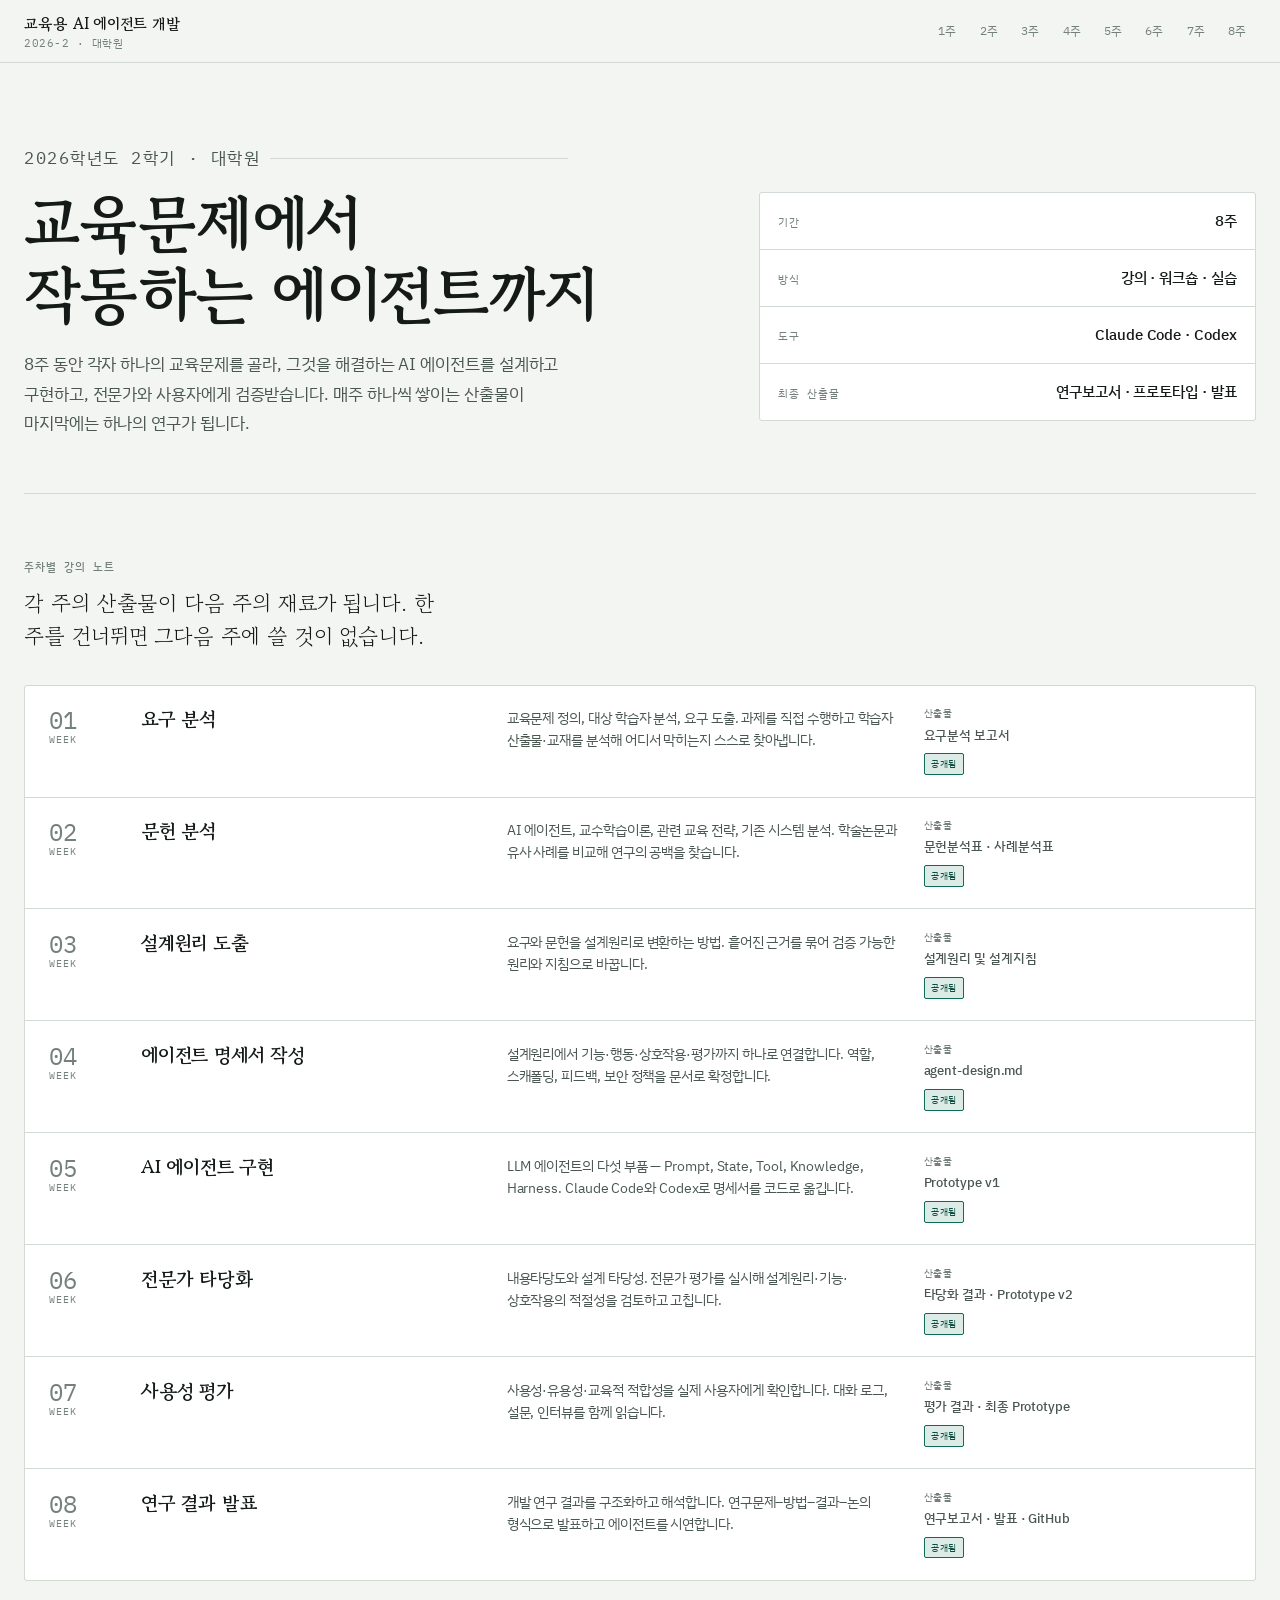
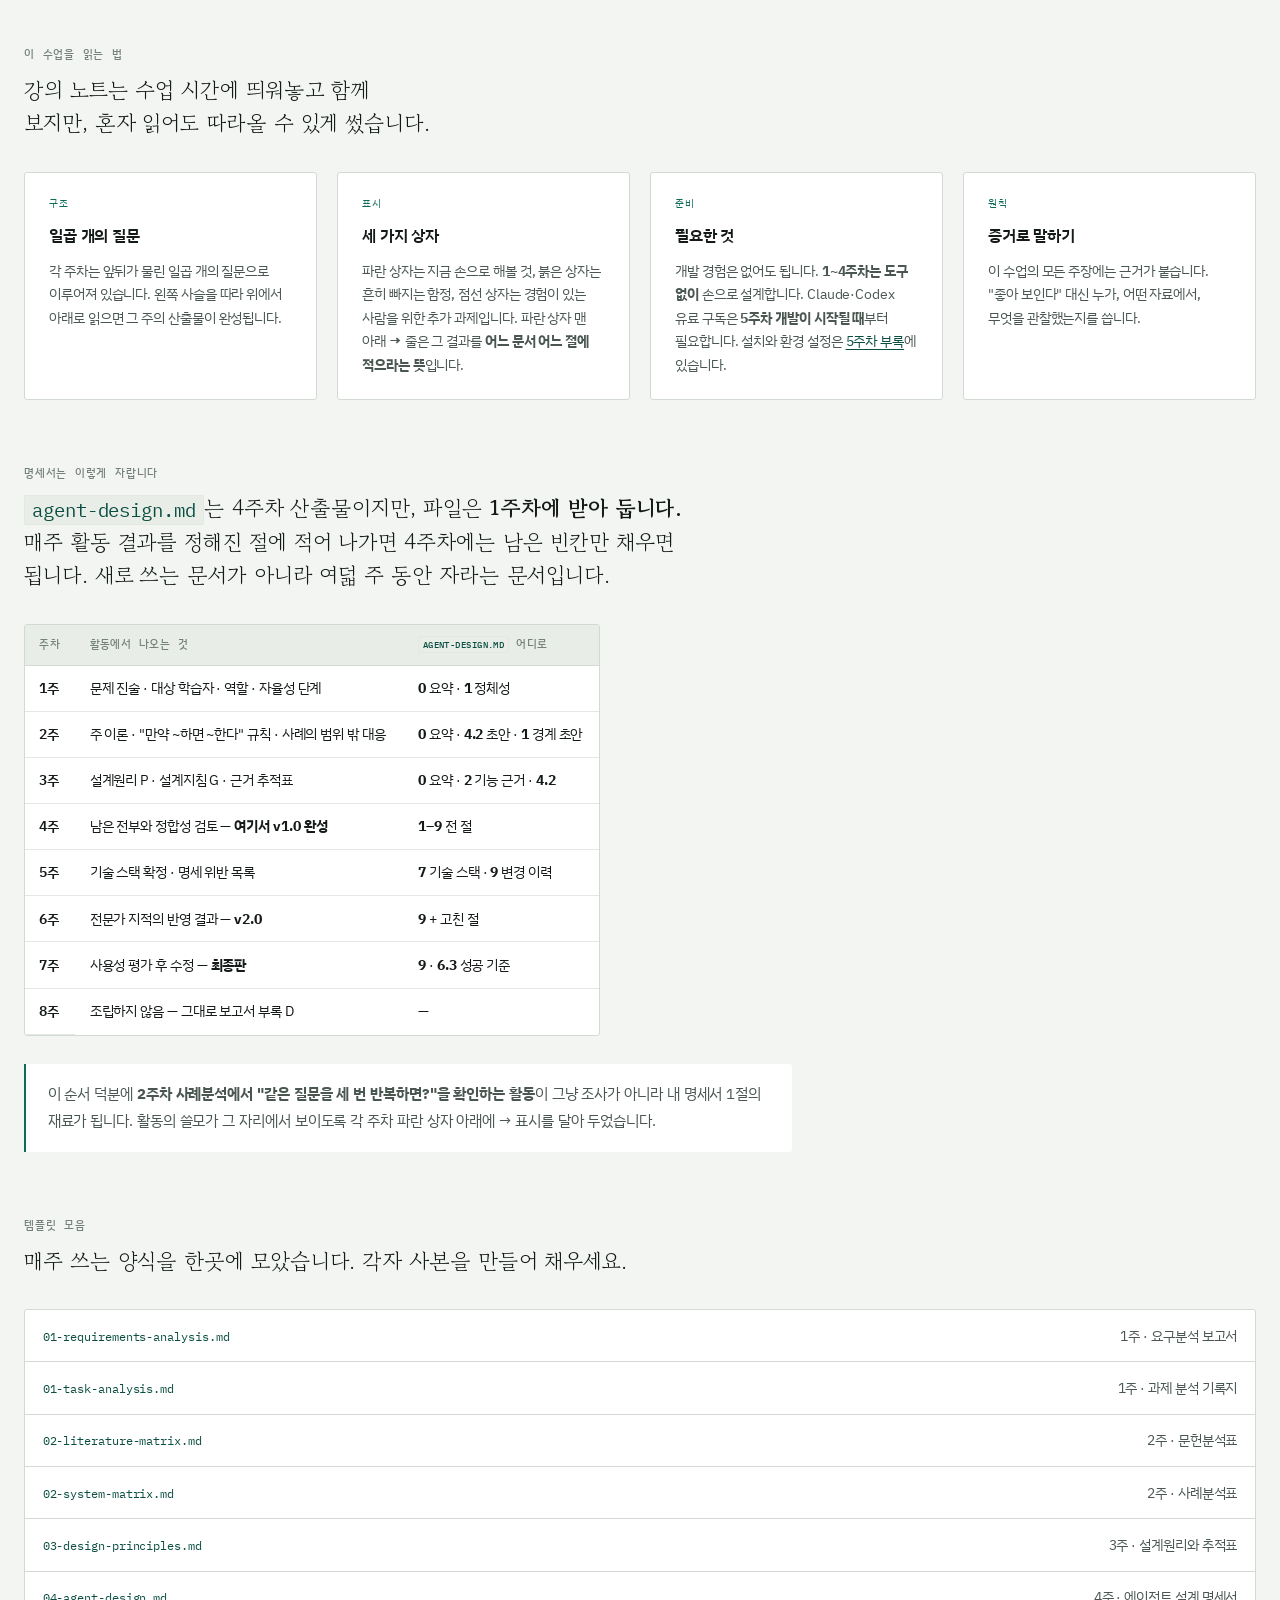
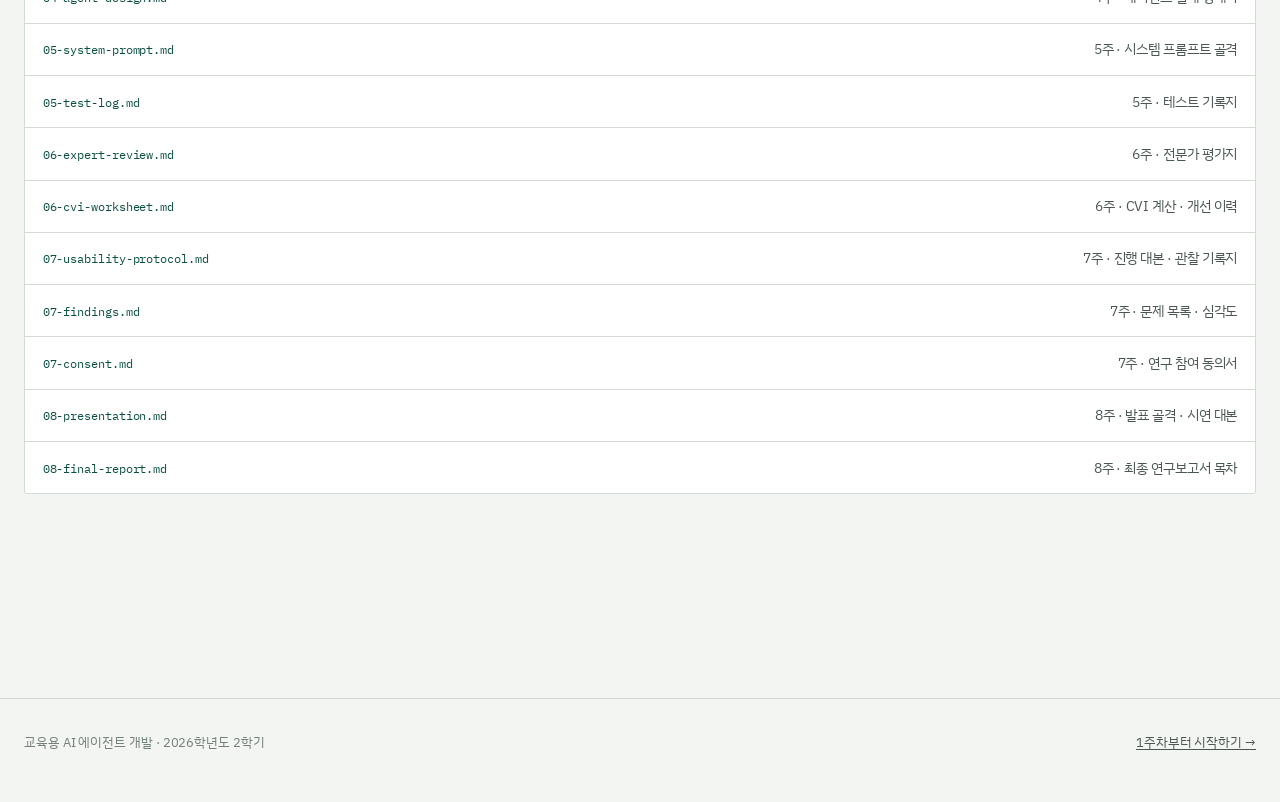
==== commit 411bdd7c: "표가 내용에 맞춰 줄어들도록 조정 Co-Authored-By: Claude Opus 5 (1M context) <noreply@anthropic.com>" ====
--- a/index.html
+++ b/index.html
@@ -8,7 +8,7 @@
 <link rel="preconnect" href="https://fonts.googleapis.com">
 <link rel="preconnect" href="https://fonts.gstatic.com" crossorigin>
 <link rel="stylesheet" href="https://fonts.googleapis.com/css2?family=Gowun+Batang:wght@400;700&family=IBM+Plex+Mono:wght@400;500&family=IBM+Plex+Sans+KR:wght@400;500;600&display=swap">
-<link rel="stylesheet" href="assets/style.css?v=6">
+<link rel="stylesheet" href="assets/style.css?v=8">
 <link rel="icon" href="data:image/svg+xml,<svg xmlns='http://www.w3.org/2000/svg' viewBox='0 0 32 32'><text y='26' font-size='26'>🧭</text></svg>">
 </head>
 <body>
--- a/assets/style.css
+++ b/assets/style.css
@@ -32,7 +32,8 @@
   --serif: "Gowun Batang", "Nanum Myeongjo", Georgia, "Batang", serif;
   --mono: "IBM Plex Mono", "IBM Plex Sans KR", ui-monospace, "Cascadia Mono", Consolas, monospace;
 
-  --measure: 68ch;
+  --measure: 36rem;   /* 산문 — 한글 약 36자. ch는 숫자 0 기준이라 한글에 맞지 않음 */
+  --wide: 58rem;      /* 표·템플릿 블록 */
   --rail: 15.5rem;
   --radius: 3px;
 }
@@ -300,7 +301,24 @@
 .rail__foot a:hover { color: var(--accent); }
 
 /* --- 본문 --------------------------------------------------------------- */
-.doc { min-width: 0; padding-top: 3.5rem; max-width: var(--measure); }
+.doc { min-width: 0; padding-top: 3.5rem; max-width: var(--wide); }
+
+/* 산문은 읽기 좋은 폭으로 제한하고 */
+.head > *,
+.q > *,
+.wrap-up > * { max-width: var(--measure); }
+
+/* 표와 템플릿 블록은 오른쪽 여백까지 쓴다 */
+.doc .tw,
+.doc .tpl,
+.doc .files { max-width: none; }
+
+/* 좁은 화면에서는 제한을 풀어 여백이 남지 않게 */
+@media (max-width: 60rem) {
+  .head > *,
+  .q > *,
+  .wrap-up > * { max-width: none; }
+}
 
 /* 머리말 */
 .head { margin-bottom: 3rem; }
@@ -567,11 +585,15 @@
   border: 1px solid var(--line);
   border-radius: var(--radius);
   background: var(--surface);
+  /* 내용에 맞춰 줄어들되 산문 폭보다는 넓게, --wide 를 넘지 않게 */
+  width: fit-content;
+  min-width: min(var(--measure), 100%);
+  max-width: 100%;
 }
 table {
   border-collapse: collapse;
   width: 100%;
-  min-width: 34rem;
+  min-width: min(34rem, 100%);
   font-size: .89rem;
   line-height: 1.6;
 }
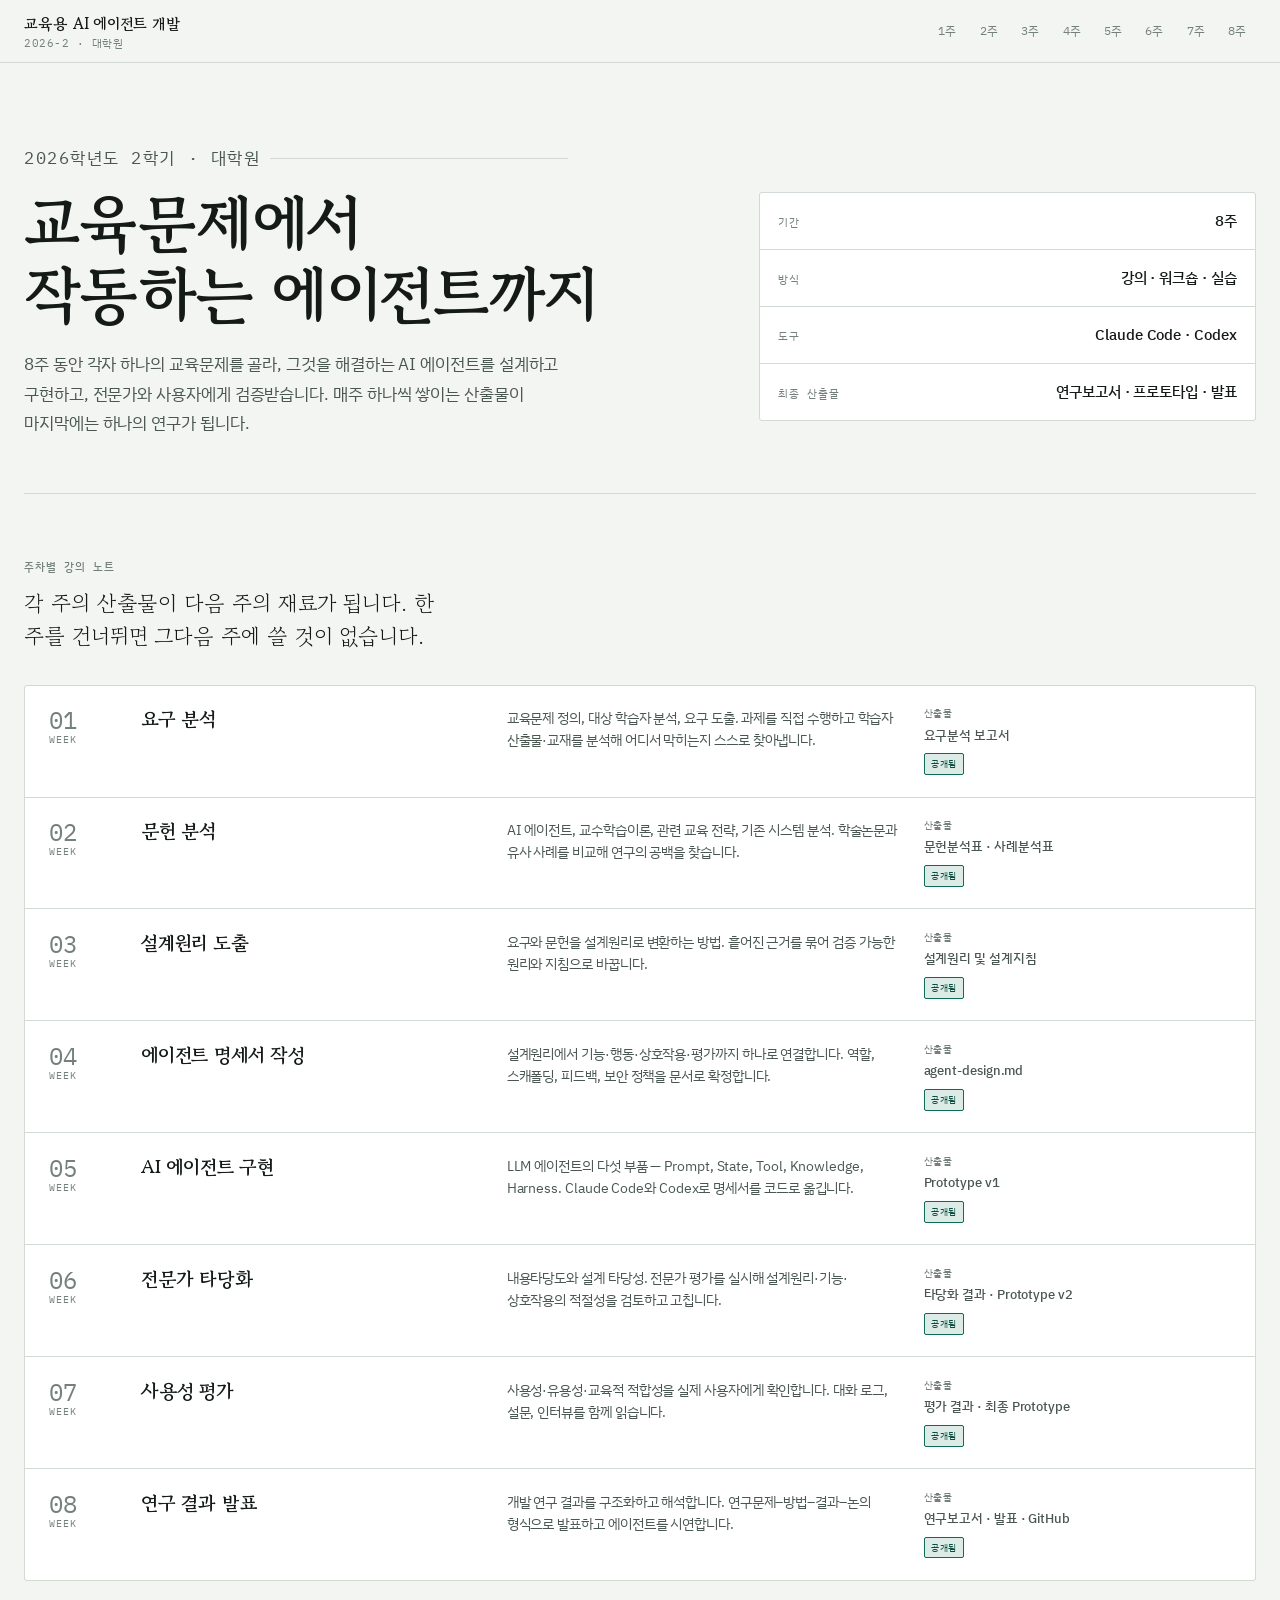
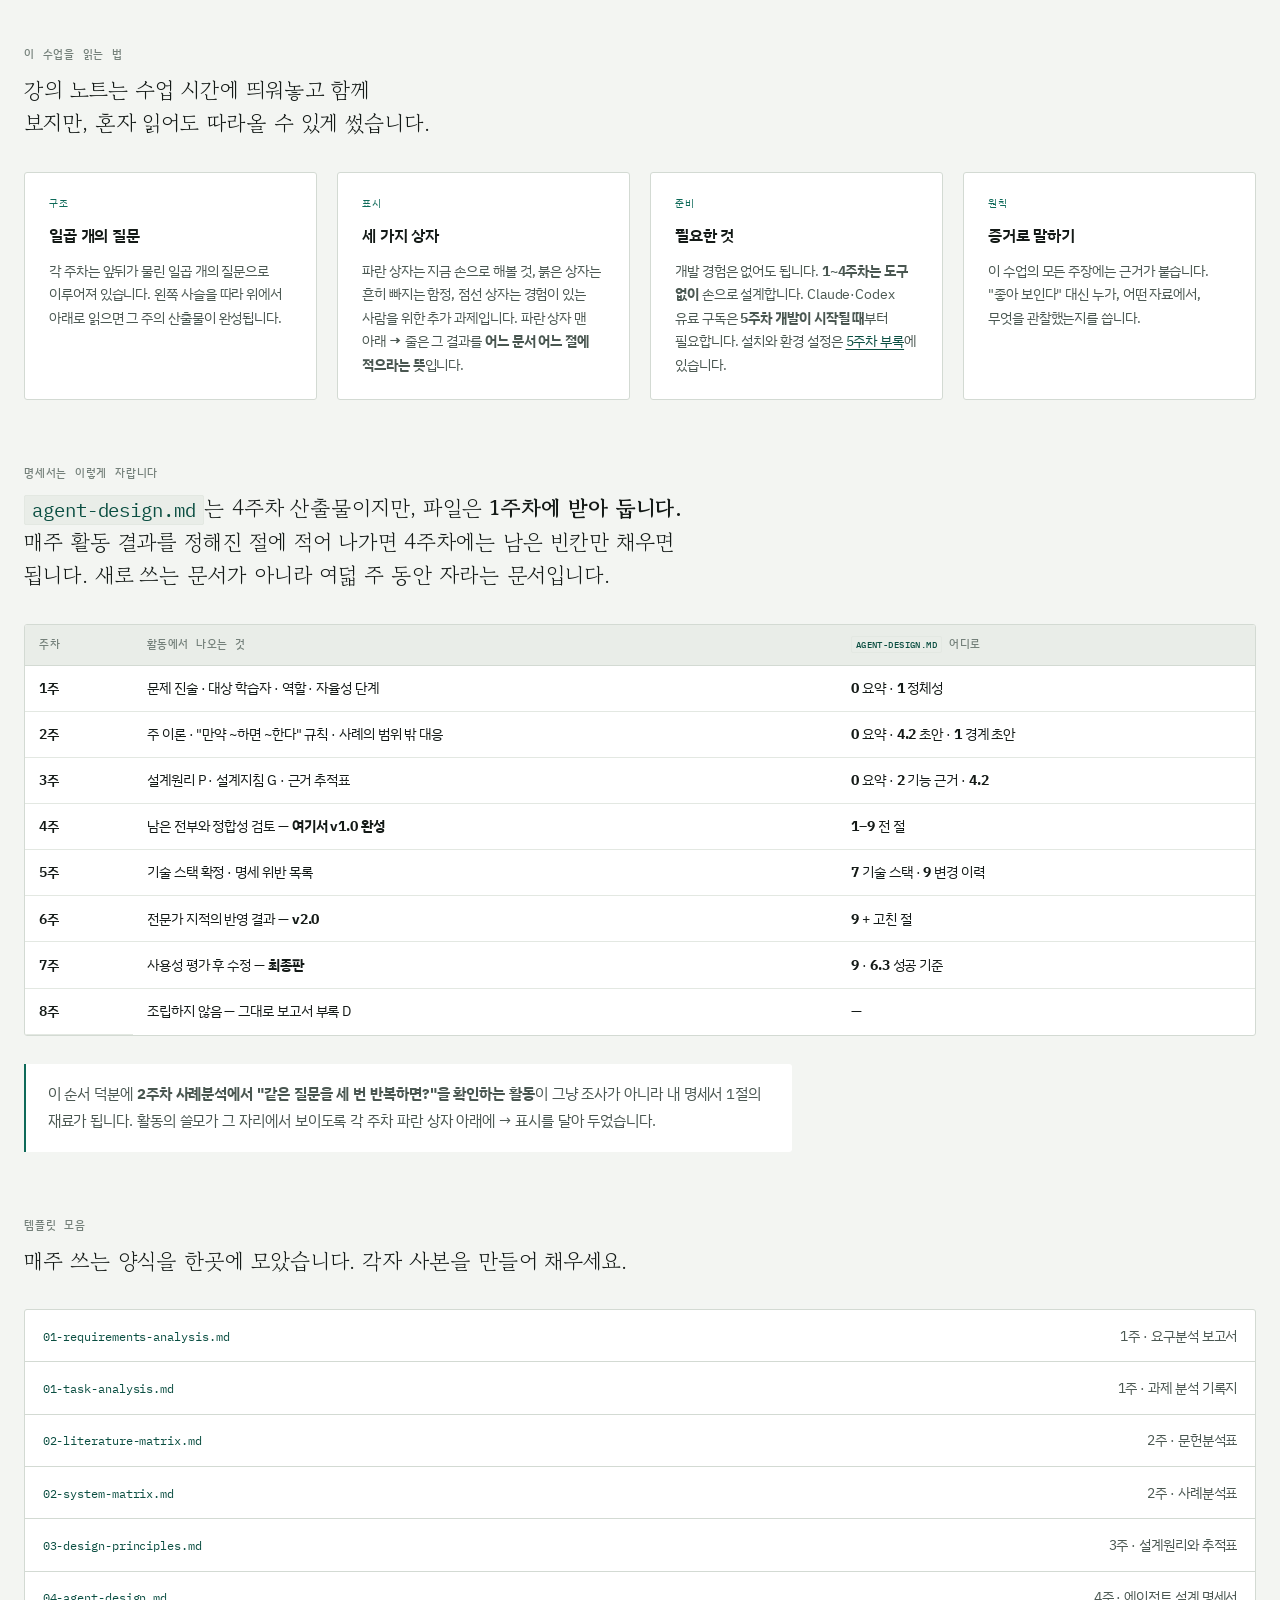
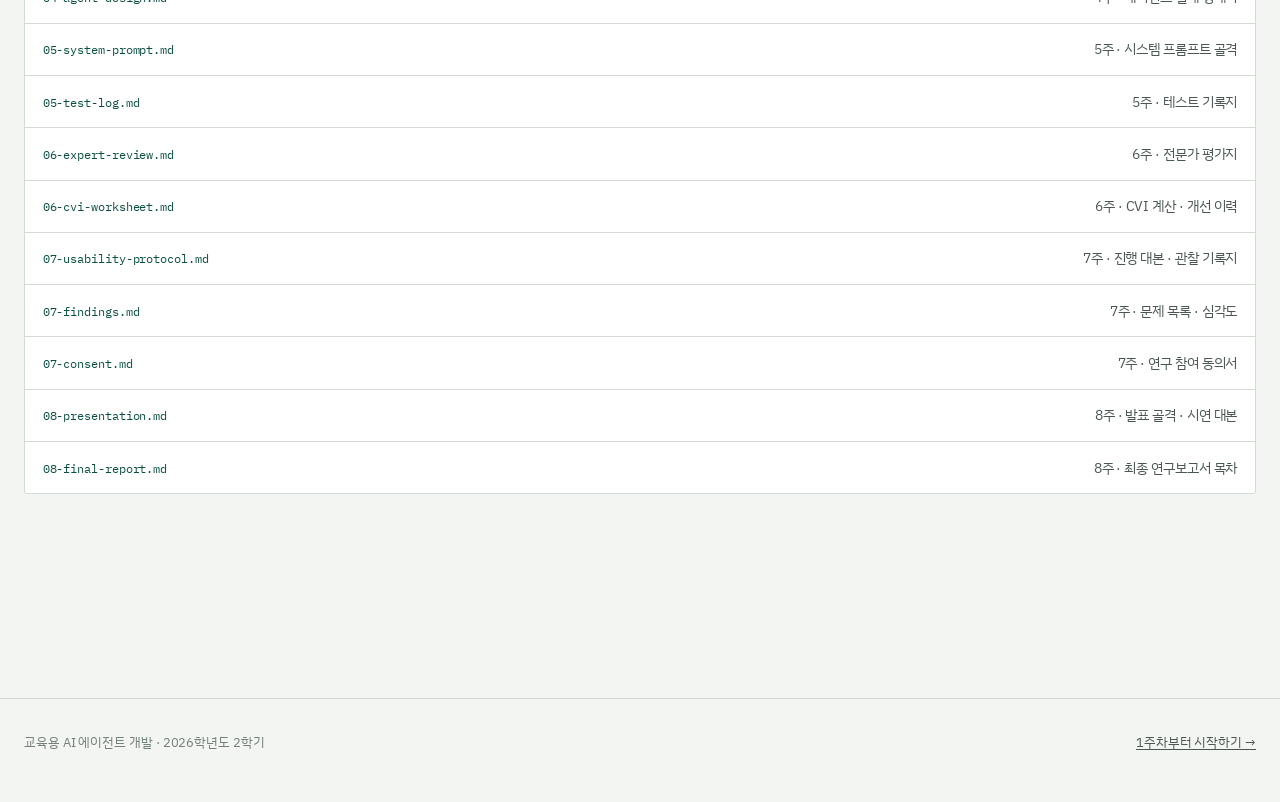
==== commit d34cf810: "표 축소 동작을 본문에만 적용 (허브 표가 좁아지던 문제) Co-Authored-By: Claude Opus 5 (1M context) <noreply@anthropic.com>" ====
--- a/index.html
+++ b/index.html
@@ -8,7 +8,7 @@
 <link rel="preconnect" href="https://fonts.googleapis.com">
 <link rel="preconnect" href="https://fonts.gstatic.com" crossorigin>
 <link rel="stylesheet" href="https://fonts.googleapis.com/css2?family=Gowun+Batang:wght@400;700&family=IBM+Plex+Mono:wght@400;500&family=IBM+Plex+Sans+KR:wght@400;500;600&display=swap">
-<link rel="stylesheet" href="assets/style.css?v=8">
+<link rel="stylesheet" href="assets/style.css?v=9">
 <link rel="icon" href="data:image/svg+xml,<svg xmlns='http://www.w3.org/2000/svg' viewBox='0 0 32 32'><text y='26' font-size='26'>🧭</text></svg>">
 </head>
 <body>
--- a/assets/style.css
+++ b/assets/style.css
@@ -313,6 +313,13 @@
 .doc .tpl,
 .doc .files { max-width: none; }
 
+/* 다만 표는 내용에 맞춰서만 넓어진다 — 짧은 표까지 늘어나면 헐거워짐 */
+.doc .tw {
+  width: fit-content;
+  min-width: min(var(--measure), 100%);
+  max-width: 100%;
+}
+
 /* 좁은 화면에서는 제한을 풀어 여백이 남지 않게 */
 @media (max-width: 60rem) {
   .head > *,
@@ -585,10 +592,6 @@
   border: 1px solid var(--line);
   border-radius: var(--radius);
   background: var(--surface);
-  /* 내용에 맞춰 줄어들되 산문 폭보다는 넓게, --wide 를 넘지 않게 */
-  width: fit-content;
-  min-width: min(var(--measure), 100%);
-  max-width: 100%;
 }
 table {
   border-collapse: collapse;
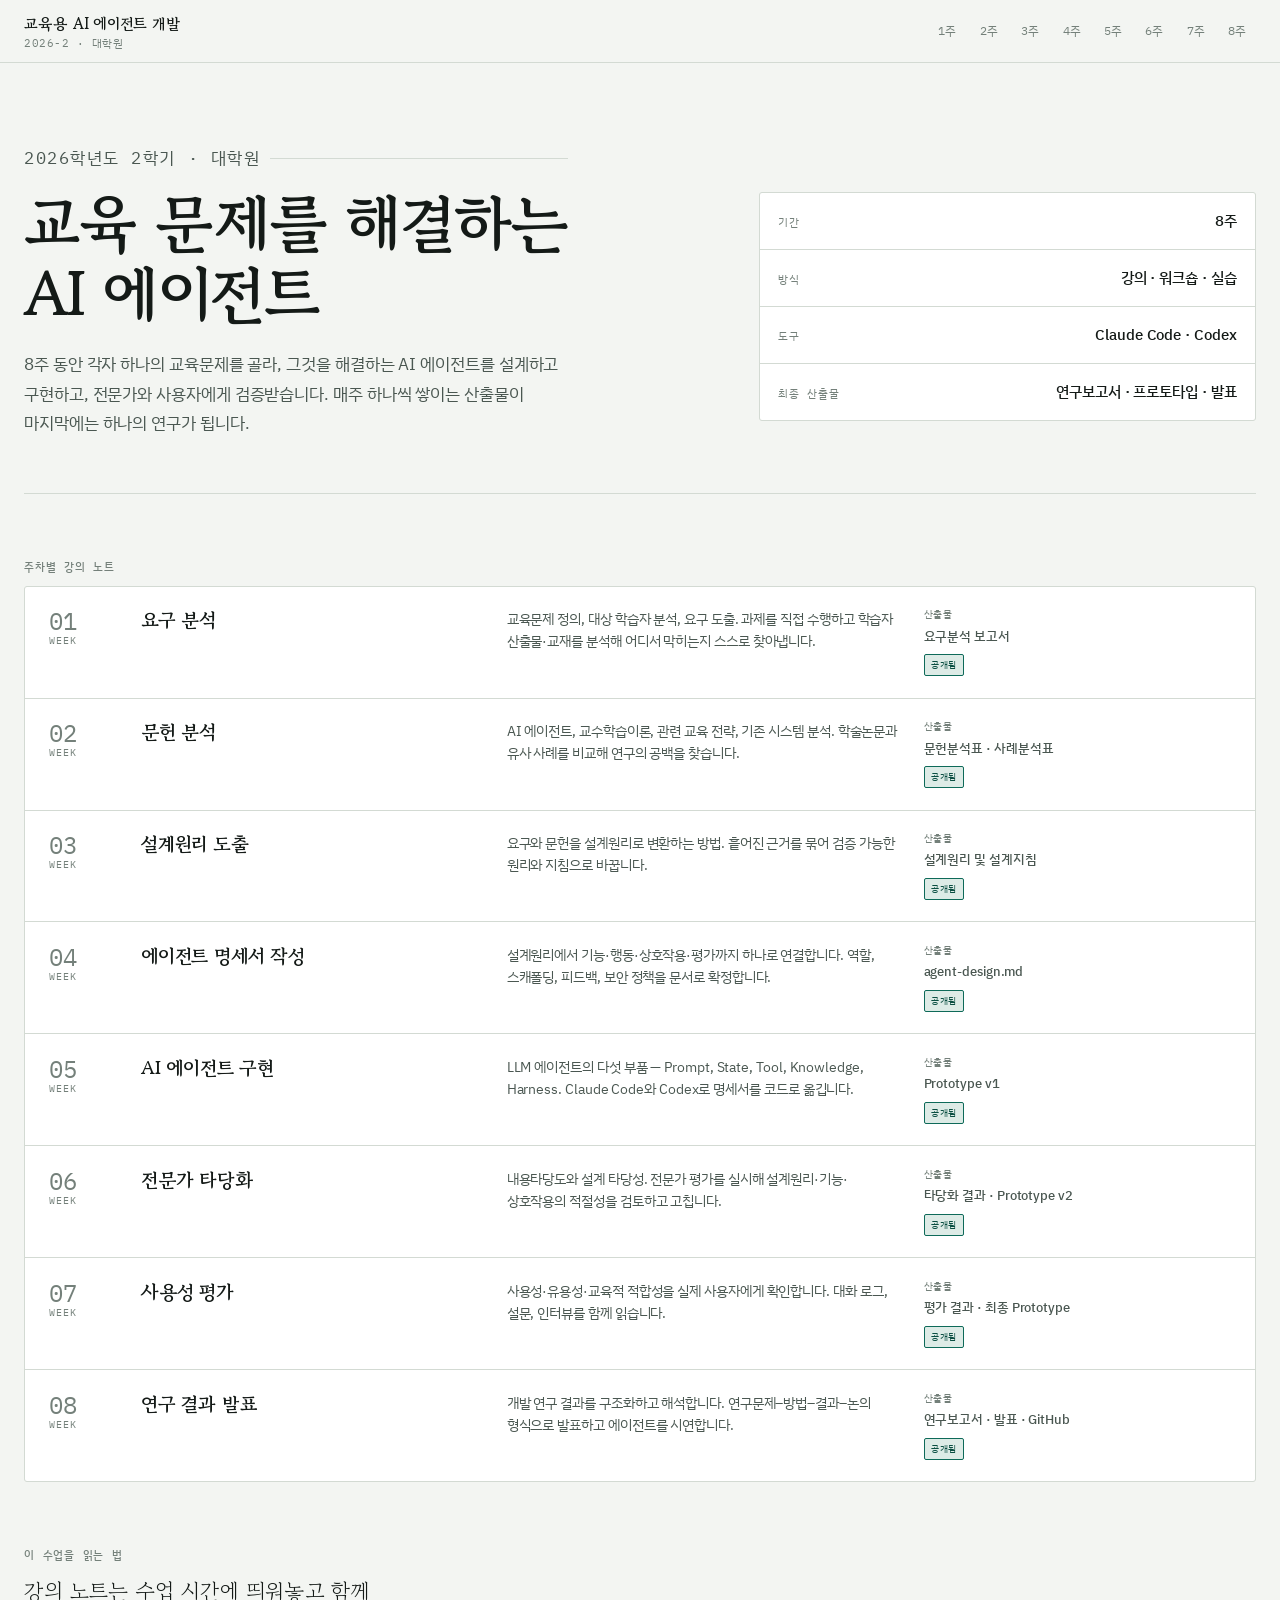
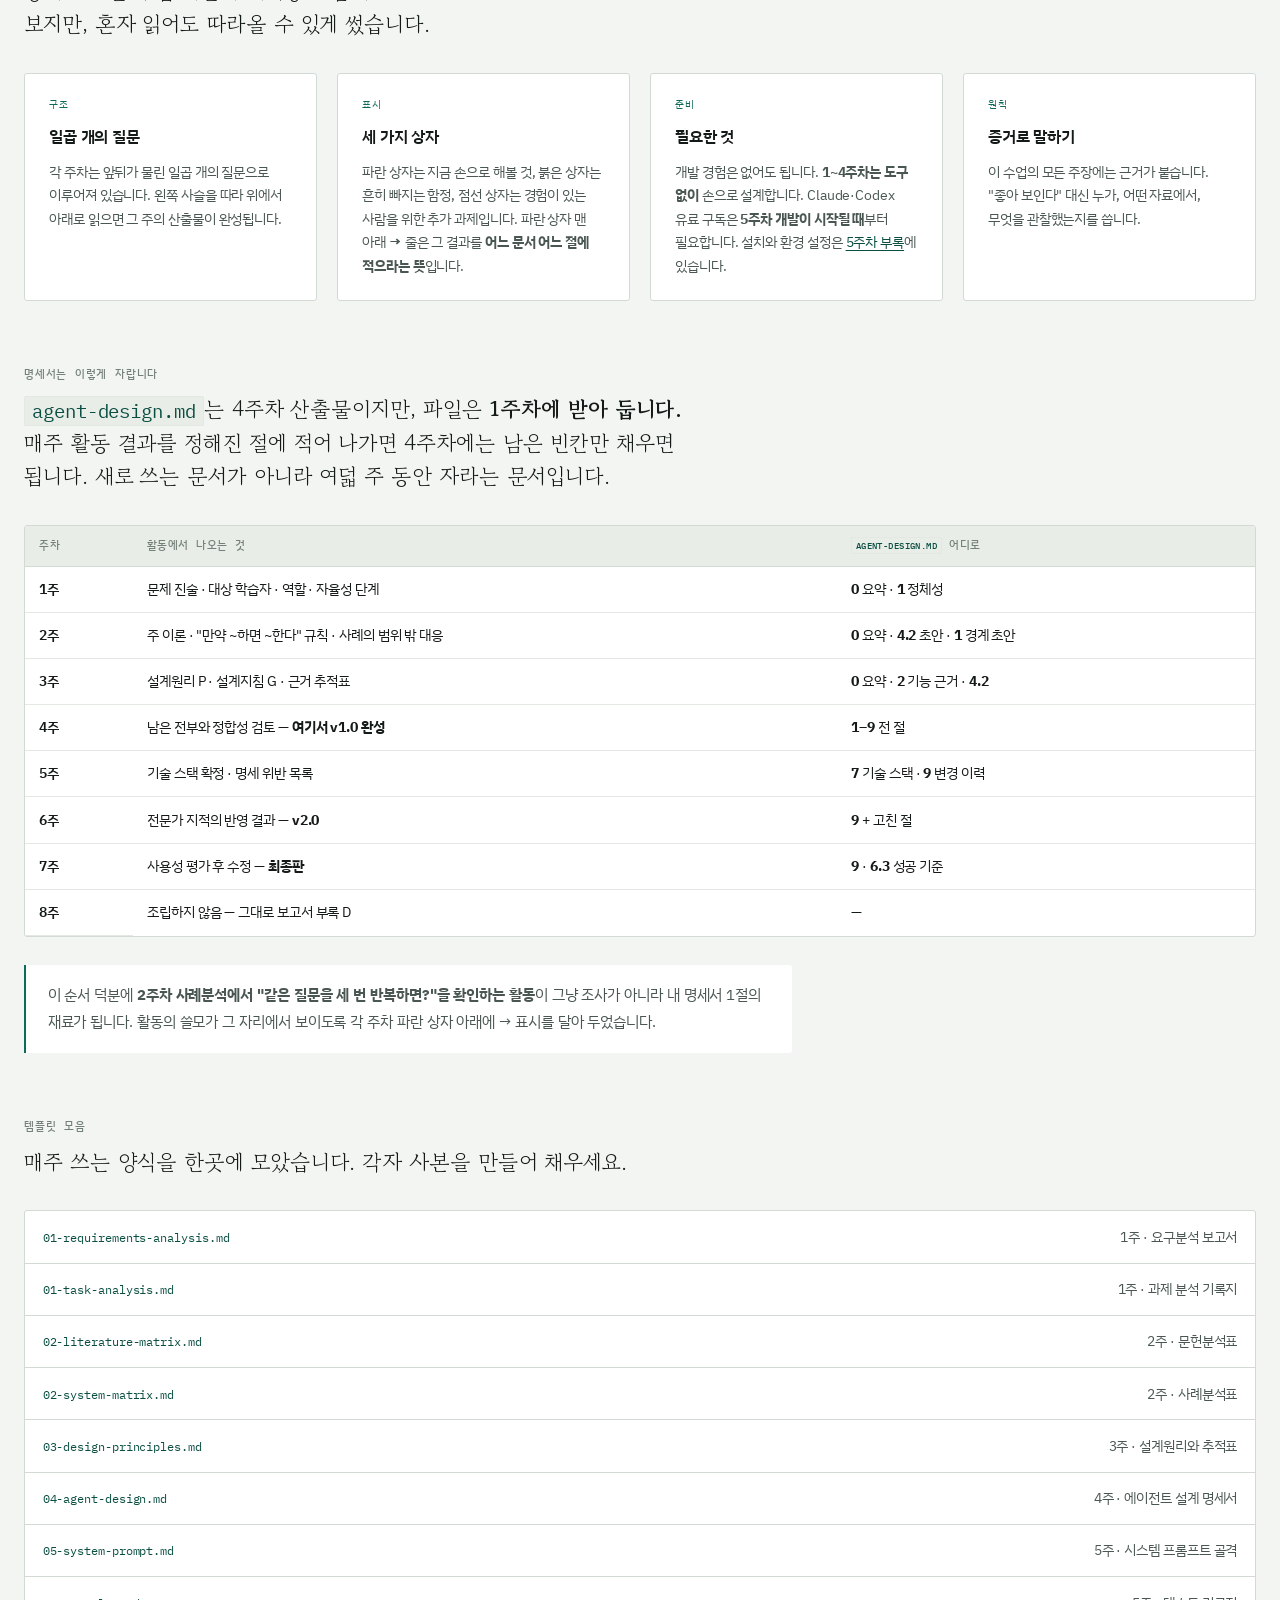
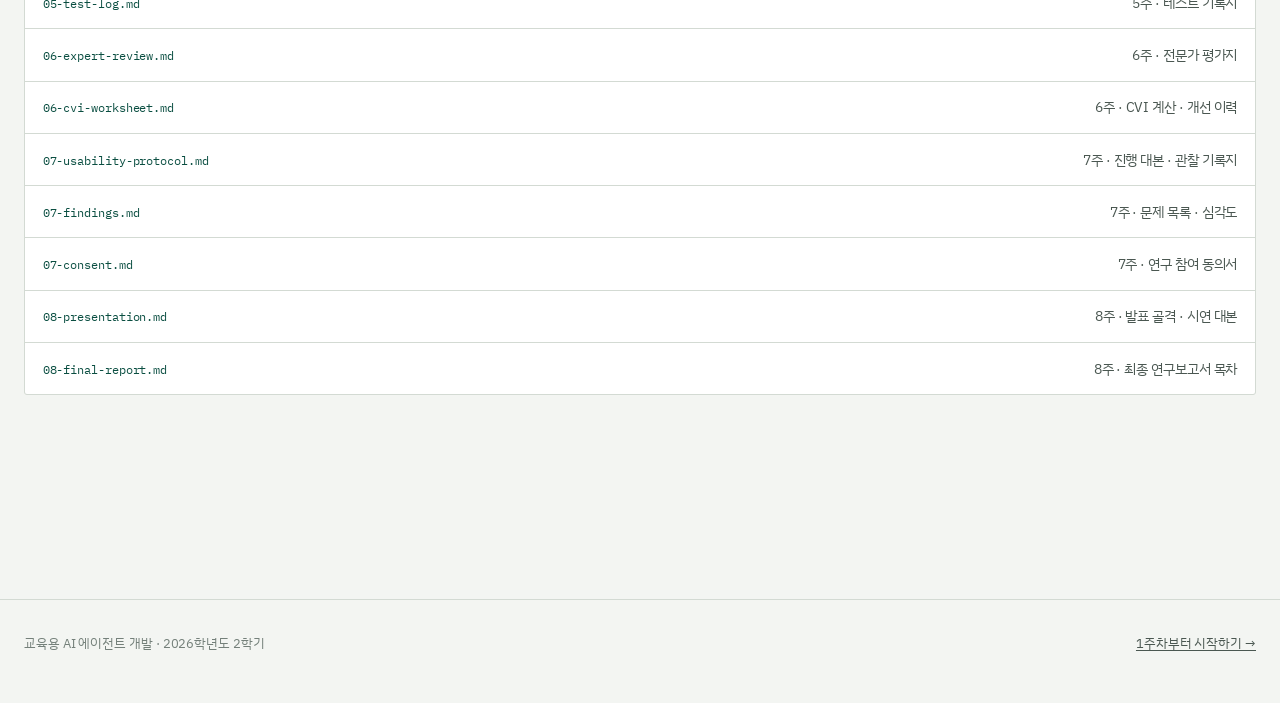
==== commit ade6a54f: "hub: 제목을 「교육 문제를 해결하는 AI 에이전트」로 변경, 주차 목록 리드문 삭제 Co-Authored-By: Claude Opus 5 <noreply@anthropic.co" ====
--- a/index.html
+++ b/index.html
@@ -8,7 +8,7 @@
 <link rel="preconnect" href="https://fonts.googleapis.com">
 <link rel="preconnect" href="https://fonts.gstatic.com" crossorigin>
 <link rel="stylesheet" href="https://fonts.googleapis.com/css2?family=Gowun+Batang:wght@400;700&family=IBM+Plex+Mono:wght@400;500&family=IBM+Plex+Sans+KR:wght@400;500;600&display=swap">
-<link rel="stylesheet" href="assets/style.css?v=9">
+<link rel="stylesheet" href="assets/style.css?v=11">
 <link rel="icon" href="data:image/svg+xml,<svg xmlns='http://www.w3.org/2000/svg' viewBox='0 0 32 32'><text y='26' font-size='26'>🧭</text></svg>">
 </head>
 <body>
@@ -36,7 +36,7 @@
   <section class="hero">
     <div>
       <p class="eyebrow">2026학년도 2학기 · 대학원</p>
-      <h1>교육문제에서<br>작동하는 에이전트까지</h1>
+      <h1>교육 문제를 해결하는<br>AI 에이전트</h1>
       <p>
         8주 동안 각자 하나의 교육문제를 골라, 그것을 해결하는 AI 에이전트를 설계하고
         구현하고, 전문가와 사용자에게 검증받습니다. 매주 하나씩 쌓이는 산출물이
@@ -53,10 +53,6 @@
 
   <section class="sec" id="weeks">
     <h2>주차별 강의 노트</h2>
-    <p class="sec__lede">
-      각 주의 산출물이 다음 주의 재료가 됩니다. 한 주를 건너뛰면 그다음 주에 쓸 것이 없습니다.
-    </p>
-
     <div class="weeks">
 
       <a class="wk" href="week01.html">
--- a/assets/style.css
+++ b/assets/style.css
@@ -32,8 +32,7 @@
   --serif: "Gowun Batang", "Nanum Myeongjo", Georgia, "Batang", serif;
   --mono: "IBM Plex Mono", "IBM Plex Sans KR", ui-monospace, "Cascadia Mono", Consolas, monospace;
 
-  --measure: 36rem;   /* 산문 — 한글 약 36자. ch는 숫자 0 기준이라 한글에 맞지 않음 */
-  --wide: 58rem;      /* 표·템플릿 블록 */
+  --measure: 68ch;
   --rail: 15.5rem;
   --radius: 3px;
 }
@@ -301,31 +300,7 @@
 .rail__foot a:hover { color: var(--accent); }
 
 /* --- 본문 --------------------------------------------------------------- */
-.doc { min-width: 0; padding-top: 3.5rem; max-width: var(--wide); }
-
-/* 산문은 읽기 좋은 폭으로 제한하고 */
-.head > *,
-.q > *,
-.wrap-up > * { max-width: var(--measure); }
-
-/* 표와 템플릿 블록은 오른쪽 여백까지 쓴다 */
-.doc .tw,
-.doc .tpl,
-.doc .files { max-width: none; }
-
-/* 다만 표는 내용에 맞춰서만 넓어진다 — 짧은 표까지 늘어나면 헐거워짐 */
-.doc .tw {
-  width: fit-content;
-  min-width: min(var(--measure), 100%);
-  max-width: 100%;
-}
-
-/* 좁은 화면에서는 제한을 풀어 여백이 남지 않게 */
-@media (max-width: 60rem) {
-  .head > *,
-  .q > *,
-  .wrap-up > * { max-width: none; }
-}
+.doc { min-width: 0; padding-top: 3.5rem; max-width: var(--measure); }
 
 /* 머리말 */
 .head { margin-bottom: 3rem; }
@@ -596,7 +571,7 @@
 table {
   border-collapse: collapse;
   width: 100%;
-  min-width: min(34rem, 100%);
+  min-width: 34rem;
   font-size: .89rem;
   line-height: 1.6;
 }
@@ -712,6 +687,37 @@
   margin: 0 0 1.25rem;
   letter-spacing: -.015em;
 }
+
+/* 인용 문헌 (APA) */
+.cite {
+  margin: 2rem 0;
+  padding: 1.25rem 1.4rem;
+  background: var(--surface-2);
+  border: 1px solid var(--line-soft);
+  border-radius: var(--radius);
+  font-size: .87rem;
+  line-height: 1.7;
+}
+.cite__t {
+  font-family: var(--mono);
+  font-size: .68rem;
+  letter-spacing: .06em;
+  text-transform: uppercase;
+  color: var(--ink-3);
+  margin: 0 0 .85rem;
+}
+.cite ol { list-style: none; margin: 0; padding: 0; display: grid; gap: .9rem; }
+.cite li { padding-left: 1.5rem; text-indent: -1.5rem; }
+.cite em { font-style: italic; }
+.cite .rl {
+  display: block;
+  text-indent: 0;
+  margin-top: .2rem;
+  font-family: var(--mono);
+  font-size: .74rem;
+  letter-spacing: .01em;
+}
+.cite .rl a { word-break: break-all; }
 
 .refs { list-style: none; margin: 0; padding: 0; display: grid; gap: .9rem; }
 .refs li {
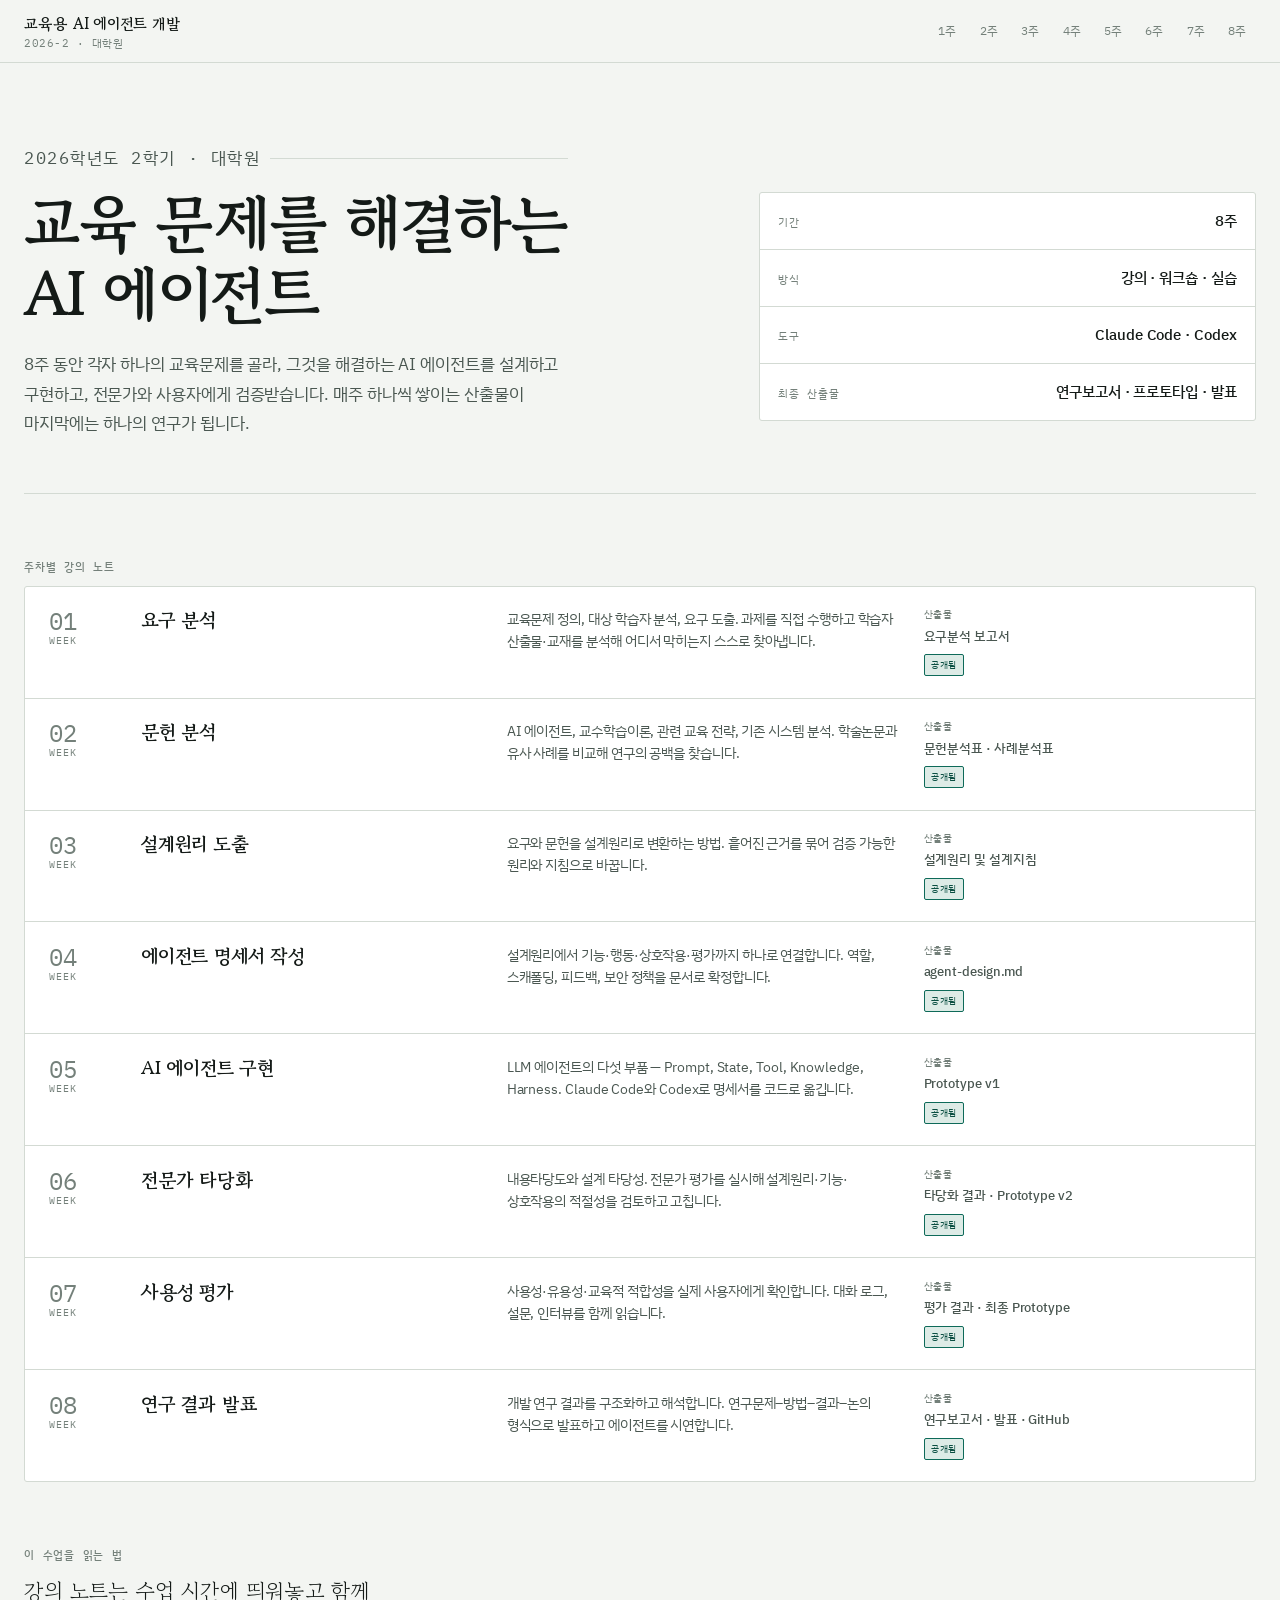
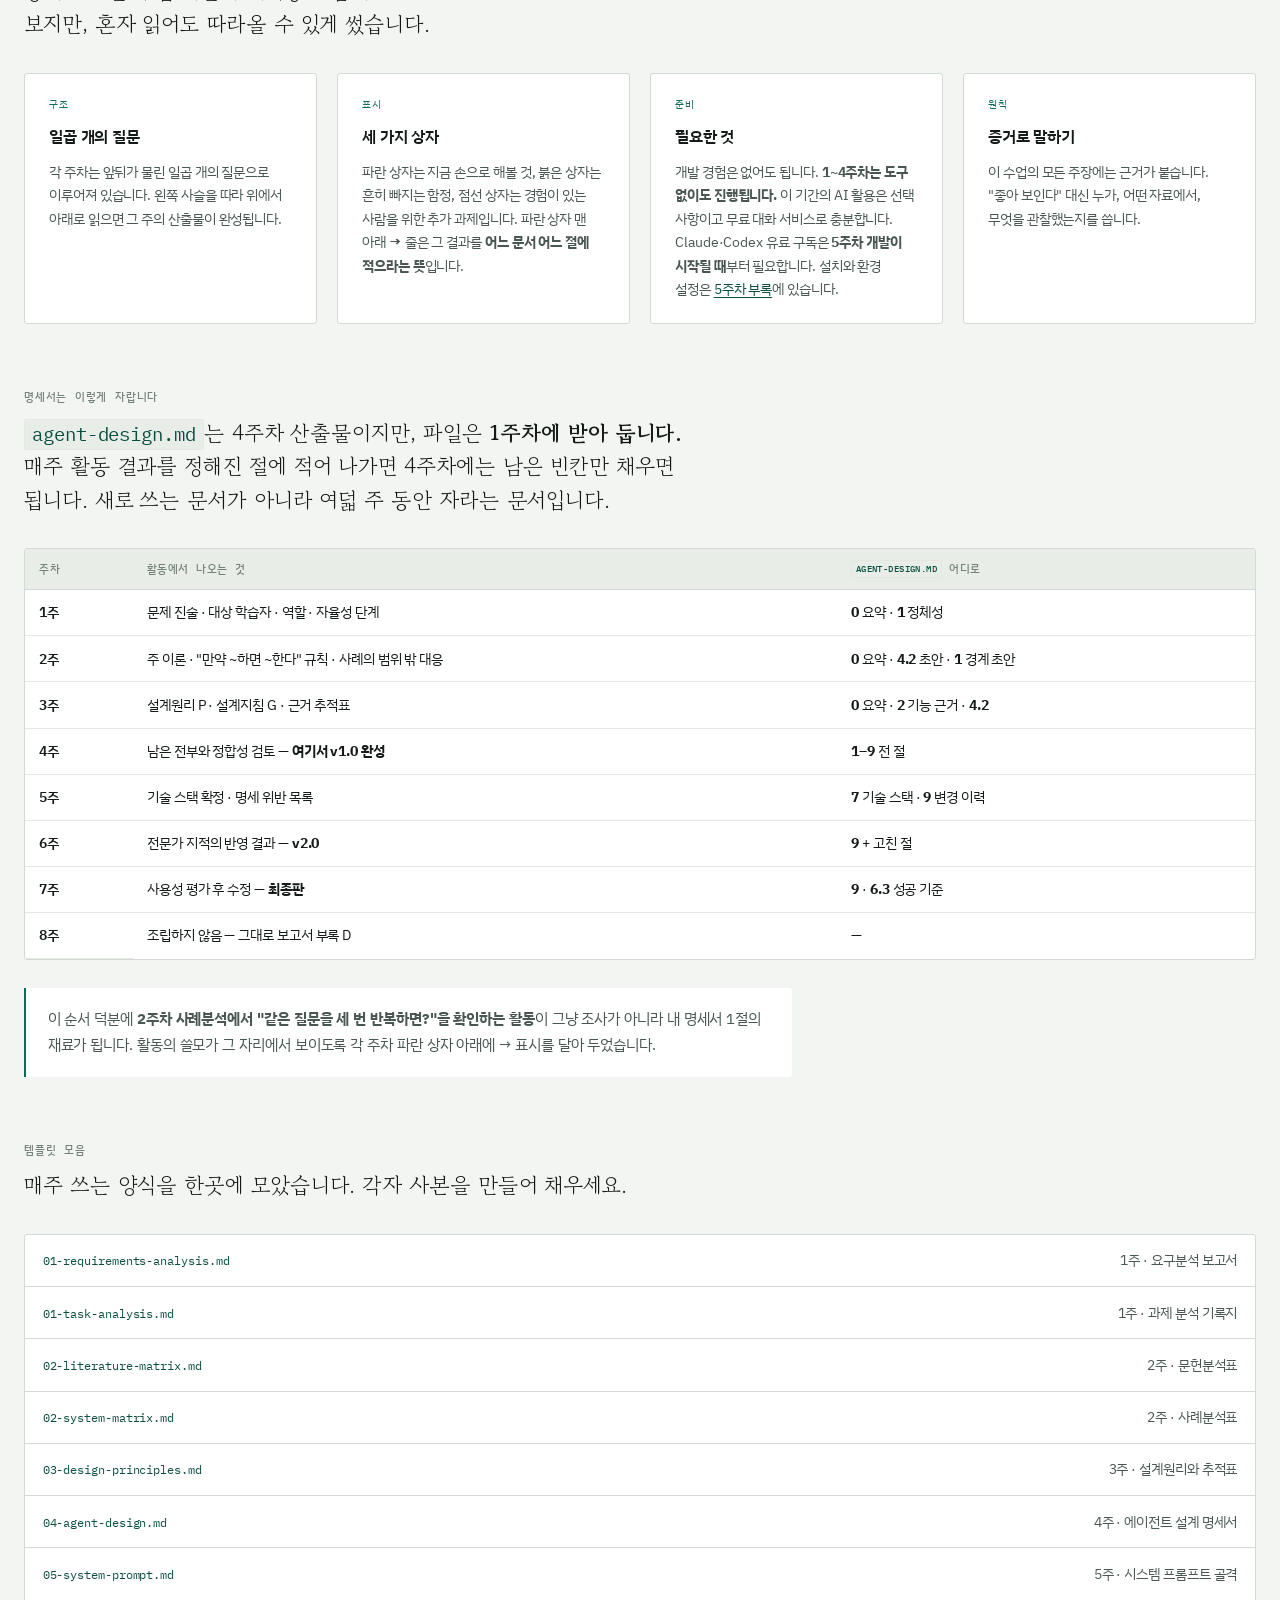
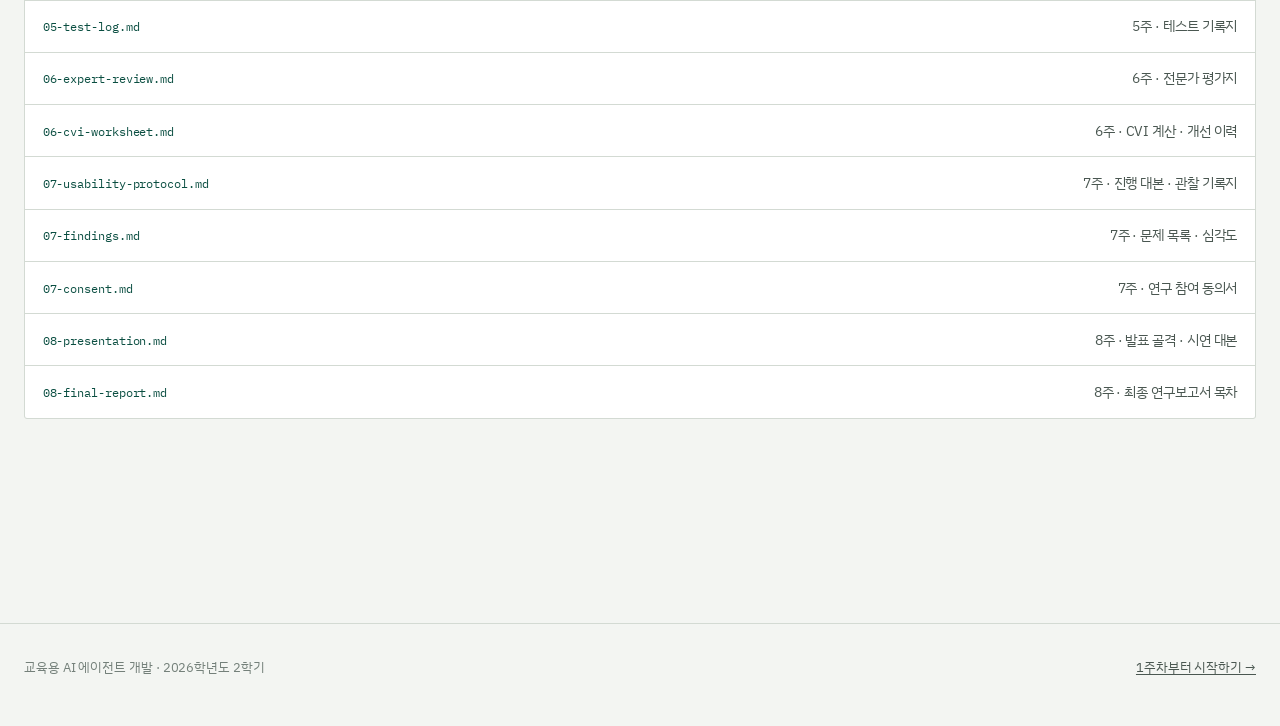
==== commit ea2cf9c2: "week01/index: 검토 결과 반영 — 중복 체크리스트 삭제, 템플릿 미리보기 동기화, AI 정책 문구 통일, 문체를 학술 진술로 - Q1 「에이전트다움 판별 체크리스트」 삭" ====
--- a/index.html
+++ b/index.html
@@ -143,7 +143,8 @@
         <span class="card__k">준비</span>
         <h3>필요한 것</h3>
         <p>
-          개발 경험은 없어도 됩니다. <b>1~4주차는 도구 없이</b> 손으로 설계합니다.
+          개발 경험은 없어도 됩니다. <b>1~4주차는 도구 없이도 진행됩니다.</b>
+          이 기간의 AI 활용은 선택 사항이고 무료 대화 서비스로 충분합니다.
           Claude·Codex 유료 구독은 <b>5주차 개발이 시작될 때</b>부터 필요합니다.
           설치와 환경 설정은 <a href="week05.html#setup">5주차 부록</a>에 있습니다.
         </p>
